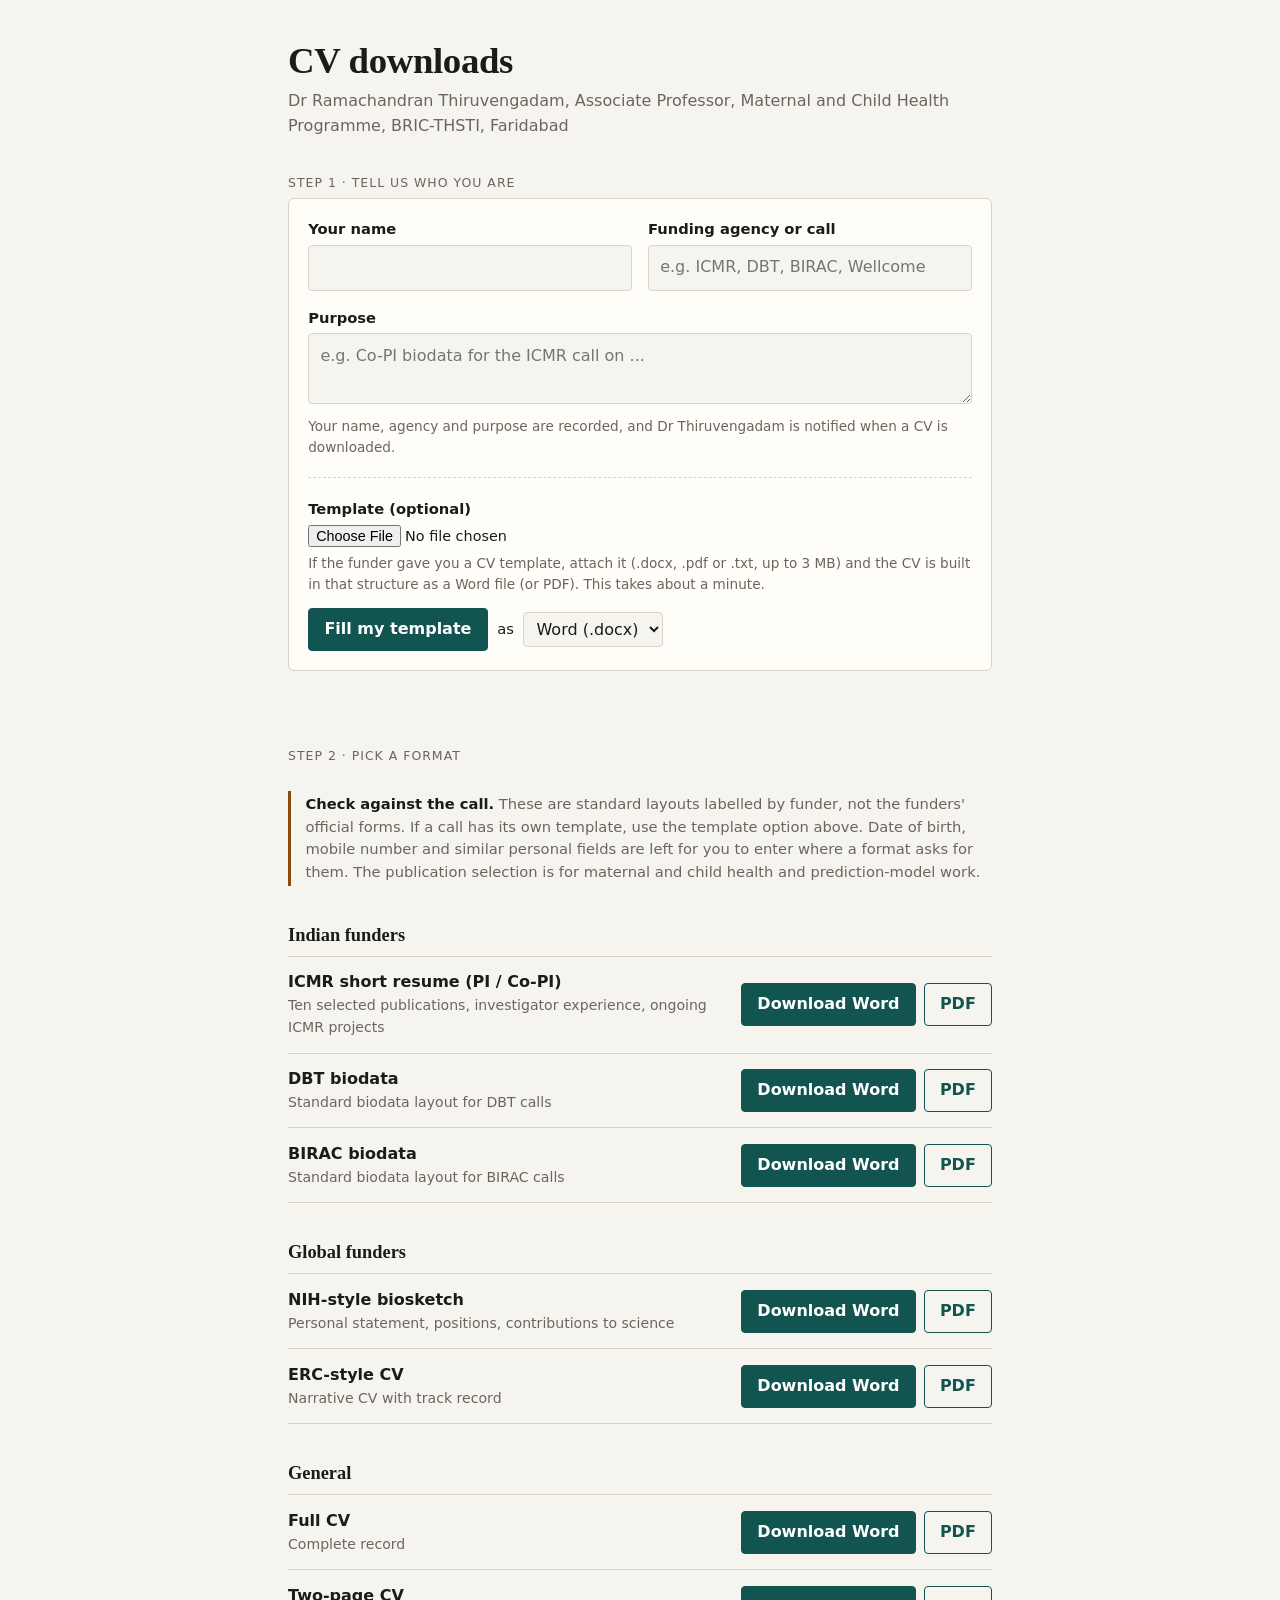
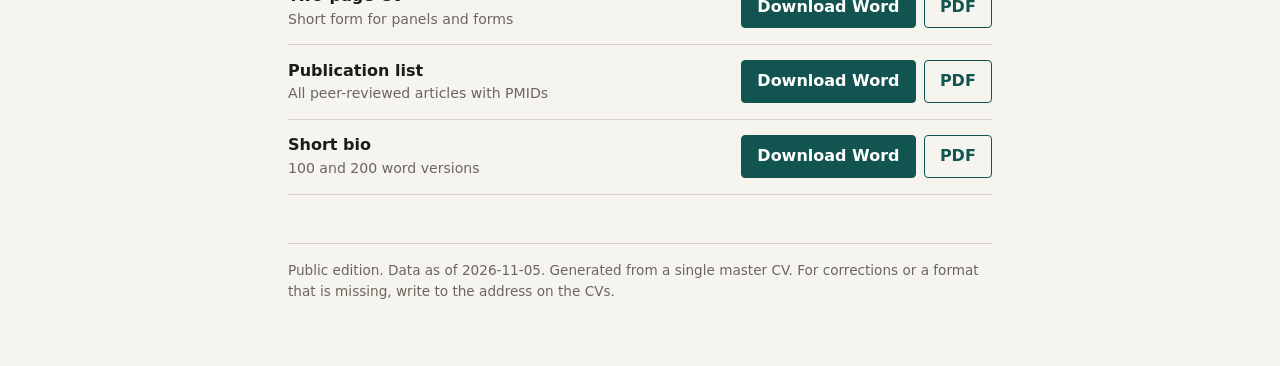
==== index.html @ 8c544ff0 "Add files via upload" ====
<!doctype html>
<html lang="en">
<head>
<meta charset="utf-8">
<meta name="viewport" content="width=device-width, initial-scale=1">
<title>CV downloads: Ramachandran Thiruvengadam</title>
<meta name="description" content="Download Dr Ramachandran Thiruvengadam's CV in funder and standard formats as Word files, or upload a template to have it filled.">
<style>
:root{
  --bg:#f6f4ef; --panel:#fffdf8; --ink:#1c1b19; --muted:#6a665e; --rule:#d9d4c8; --accent:#12544f; --accent-ink:#fff; --warn:#8a4b0f; --err:#a1261b;
}
@media (prefers-color-scheme: dark){
  :root:not([data-theme="light"]){ --bg:#151513; --panel:#1c1c19; --ink:#ecebe6; --muted:#a09c92; --rule:#33322d; --accent:#6cc4bb; --accent-ink:#0b1f1d; --warn:#e0a35c; --err:#ff8c80; }
}
:root[data-theme="dark"]{ --bg:#151513; --panel:#1c1c19; --ink:#ecebe6; --muted:#a09c92; --rule:#33322d; --accent:#6cc4bb; --accent-ink:#0b1f1d; --warn:#e0a35c; --err:#ff8c80; }
*{box-sizing:border-box}
html{-webkit-text-size-adjust:100%}
body{margin:0;background:var(--bg);color:var(--ink);font:16px/1.55 system-ui,-apple-system,"Segoe UI",Roboto,sans-serif}
main{max-width:46rem;margin:0 auto;padding:2.5rem 16px 4rem}
h1{font:600 clamp(1.7rem,5vw,2.3rem)/1.15 Georgia,"Times New Roman",serif;margin:0 0 .4rem;letter-spacing:-.01em}
h2{font:600 1.15rem/1.3 Georgia,"Times New Roman",serif;margin:2.4rem 0 .2rem}
.sub{color:var(--muted);margin:0 0 1.6rem}
.step{font-size:.78rem;letter-spacing:.08em;text-transform:uppercase;color:var(--muted);margin:2.2rem 0 .3rem}
form{background:var(--panel);border:1px solid var(--rule);border-radius:6px;padding:1.2rem}
label{display:block;font-weight:600;font-size:.92rem;margin:0 0 .25rem}
.field{margin:0 0 1rem}
.field:last-child{margin-bottom:0}
input[type=text],textarea{width:100%;font:inherit;color:inherit;background:var(--bg);border:1px solid var(--rule);border-radius:4px;padding:.6rem .7rem}
input[type=text]:focus,textarea:focus,button:focus-visible,input[type=file]:focus-visible{outline:2px solid var(--accent);outline-offset:2px}
textarea{min-height:4.2rem;resize:vertical}
.hint{font-size:.85rem;color:var(--muted);margin:.25rem 0 0}
input[type=file]{width:100%;font:inherit;font-size:.9rem}
.row{display:grid;gap:1rem}
@media(min-width:36rem){.row{grid-template-columns:1fr 1fr}}
ul.formats{list-style:none;margin:.5rem 0 0;padding:0;border-top:1px solid var(--rule)}
.formats li{display:flex;gap:1rem;align-items:center;justify-content:space-between;padding:.85rem 0;border-bottom:1px solid var(--rule)}
.formats .t{font-weight:600}
.formats .d{font-size:.88rem;color:var(--muted)}
.acts{display:flex;gap:.5rem;flex-shrink:0}
select{font:inherit;color:inherit;background:var(--bg);border:1px solid var(--rule);border-radius:4px;padding:.4rem .5rem}
button{font:inherit;font-weight:600;cursor:pointer;border-radius:4px;border:1px solid var(--accent);background:var(--accent);color:var(--accent-ink);padding:.5rem .95rem;white-space:nowrap}
button.ghost{background:transparent;color:var(--accent)}
button:disabled{opacity:.55;cursor:wait}
#status{min-height:1.5rem;margin:1rem 0 0;font-size:.95rem}
#status.err{color:var(--err)} #status.ok{color:var(--accent)}
.note{border-left:3px solid var(--warn);padding:.1rem 0 .1rem .9rem;margin:1.6rem 0;color:var(--muted);font-size:.92rem}
.note b{color:var(--ink)}
footer{margin-top:3rem;padding-top:1rem;border-top:1px solid var(--rule);font-size:.85rem;color:var(--muted)}
.tpl{margin-top:1.2rem;padding-top:1.2rem;border-top:1px dashed var(--rule)}
@media(max-width:30rem){.formats li{flex-direction:column;align-items:stretch}.acts{width:100%}.acts button{flex:1}}
</style>
</head>
<body>
<main>
  <h1>CV downloads</h1>
  <p class="sub">Dr Ramachandran Thiruvengadam, Associate Professor, Maternal and Child Health Programme, BRIC-THSTI, Faridabad</p>

  <p class="step">Step 1 · Tell us who you are</p>
  <form id="gate" novalidate>
    <div class="row">
      <div class="field"><label for="name">Your name</label><input id="name" type="text" autocomplete="name" maxlength="120" required></div>
      <div class="field"><label for="agency">Funding agency or call</label><input id="agency" type="text" maxlength="160" placeholder="e.g. ICMR, DBT, BIRAC, Wellcome" required></div>
    </div>
    <div class="field"><label for="purpose">Purpose</label><textarea id="purpose" maxlength="400" placeholder="e.g. Co-PI biodata for the ICMR call on ..." required></textarea>
      <p class="hint">Your name, agency and purpose are recorded, and Dr Thiruvengadam is notified when a CV is downloaded.</p></div>
    <div class="field tpl">
      <label for="tpl">Template (optional)</label>
      <input id="tpl" type="file" accept=".docx,.pdf,.txt,.md">
      <p class="hint">If the funder gave you a CV template, attach it (.docx, .pdf or .txt, up to 3 MB) and the CV is built in that structure as a Word file (or PDF). This takes about a minute.</p>
      <p style="margin:.8rem 0 0;display:flex;gap:.6rem;flex-wrap:wrap;align-items:center"><button type="button" id="fill">Fill my template</button><label for="out" style="margin:0;font-weight:400">as</label><select id="out"><option value="docx">Word (.docx)</option><option value="pdf">PDF</option></select></p>
    </div>
  </form>
  <div id="status" role="status" aria-live="polite"></div>

  <p class="step">Step 2 · Pick a format</p>
  <div class="note"><b>Check against the call.</b> These are standard layouts labelled by funder, not the funders' official forms. If a call has its own template, use the template option above. Date of birth, mobile number and similar personal fields are left for you to enter where a format asks for them. The publication selection is for maternal and child health and prediction-model work.</div>

  <div id="lists"></div>

  <footer>
    <span id="ver">Public edition.</span> Generated from a single master CV. For corrections or a format that is missing, write to the address on the CVs.
  </footer>
</main>

<script>
const API = 'https://vpcfegnfzulpxcmoittm.supabase.co/functions/v1/cv-portal';
const GROUPS = [
  ['Indian funders', [
    ['ICMR_Short_Resume', 'ICMR short resume (PI / Co-PI)', 'Ten selected publications, investigator experience, ongoing ICMR projects'],
    ['DBT_Biodata', 'DBT biodata', 'Standard biodata layout for DBT calls'],
    ['BIRAC_Biodata', 'BIRAC biodata', 'Standard biodata layout for BIRAC calls']]],
  ['Global funders', [
    ['NIH_Style_Biosketch', 'NIH-style biosketch', 'Personal statement, positions, contributions to science'],
    ['ERC_Style_CV', 'ERC-style CV', 'Narrative CV with track record']]],
  ['General', [
    ['Full_CV', 'Full CV', 'Complete record'],
    ['Two_Page_CV', 'Two-page CV', 'Short form for panels and forms'],
    ['Publication_List', 'Publication list', 'All peer-reviewed articles with PMIDs'],
    ['Short_Bio', 'Short bio', '100 and 200 word versions']]]
];
const $ = (id) => document.getElementById(id);
const statusEl = $('status');
function say(msg, kind) { statusEl.textContent = msg; statusEl.className = kind || ''; }

function details() {
  const f = $('gate');
  if (!f.checkValidity()) { f.reportValidity(); say('Please complete your name, funding agency and purpose first.', 'err'); return null; }
  return { name: $('name').value.trim(), agency: $('agency').value.trim(), purpose: $('purpose').value.trim() };
}
function saveBlob(blob, filename) {
  const url = URL.createObjectURL(blob); const a = document.createElement('a');
  a.href = url; a.download = filename; document.body.appendChild(a); a.click(); a.remove();
  setTimeout(() => URL.revokeObjectURL(url), 4000);
}

async function standard(id, label, ext, btn) {
  const d = details(); if (!d) return;
  btn.disabled = true; say('Recording your request…');
  try {
    const r = await fetch(API + '/log', { method: 'POST', headers: { 'Content-Type': 'application/json' }, body: JSON.stringify({ ...d, format: id + '.' + ext }) });
    const j = await r.json().catch(() => ({}));
    if (!r.ok) throw new Error(j.error || 'Could not record the request. Please try again.');
    const a = document.createElement('a');
    a.href = (ext === 'pdf' ? 'pdf/' : 'docx/') + id + '.' + ext; a.download = 'Ramachandran_Thiruvengadam_' + id + '.' + ext;
    document.body.appendChild(a); a.click(); a.remove();
    say(label + ' (' + (ext === 'pdf' ? 'PDF' : 'Word') + ') is downloading.', 'ok');
  } catch (e) { say(e.message, 'err'); }
  finally { btn.disabled = false; }
}

async function fillTemplate() {
  const d = details(); if (!d) return;
  const file = $('tpl').files[0];
  if (!file) { say('Attach a template file first.', 'err'); return; }
  if (file.size > 3000000) { say('That file is larger than 3 MB.', 'err'); return; }
  const btn = $('fill'); btn.disabled = true; say('Building your CV in that template. This takes about a minute…');
  const fd = new FormData(); fd.append('name', d.name); fd.append('agency', d.agency); fd.append('purpose', d.purpose); fd.append('template', file, file.name); const ext = $('out').value; fd.append('output', ext);
  const ctl = new AbortController(); const t = setTimeout(() => ctl.abort(), 160000);
  try {
    const r = await fetch(API + '/fill', { method: 'POST', body: fd, signal: ctl.signal });
    if (!r.ok) { const j = await r.json().catch(() => ({})); throw new Error(j.error || 'The template could not be filled. Please try again.'); }
    const pages = r.headers.get('X-Pages');
    saveBlob(await r.blob(), 'CV_Ramachandran_Thiruvengadam_' + d.agency.replace(/[^A-Za-z0-9]+/g, '_').slice(0, 30) + '.' + ext);
    say('Done' + (pages ? ' (' + pages + ' pages)' : '') + '. Check it against the template: the layout follows its structure, not its exact design, and fields marked "To be confirmed" need your input.', 'ok');
  } catch (e) { say(e.name === 'AbortError' ? 'That took too long. Please try a shorter template.' : e.message, 'err'); }
  finally { clearTimeout(t); btn.disabled = false; }
}

const host = $('lists');
for (const [g, items] of GROUPS) {
  const h = document.createElement('h2'); h.textContent = g; host.appendChild(h);
  const ul = document.createElement('ul'); ul.className = 'formats';
  for (const [id, title, desc] of items) {
    const li = document.createElement('li');
    const box = document.createElement('div');
    const t = document.createElement('div'); t.className = 't'; t.textContent = title;
    const dd = document.createElement('div'); dd.className = 'd'; dd.textContent = desc;
    box.append(t, dd);
    const acts = document.createElement('div'); acts.className = 'acts';
    const b = document.createElement('button'); b.type = 'button'; b.textContent = 'Download Word';
    b.setAttribute('aria-label', 'Download ' + title + ' as Word file');
    b.addEventListener('click', () => standard(id, title, 'docx', b));
    const p = document.createElement('button'); p.type = 'button'; p.className = 'ghost'; p.textContent = 'PDF';
    p.setAttribute('aria-label', 'Download ' + title + ' as PDF');
    p.addEventListener('click', () => standard(id, title, 'pdf', p));
    acts.append(b, p);
    li.append(box, acts); ul.appendChild(li);
  }
  host.appendChild(ul);
}
$('fill').addEventListener('click', fillTemplate);
fetch('cv_data.json').then(r => r.json()).then(d => { if (d.DATA_VERSION) $('ver').textContent = 'Public edition. Data as of ' + String(d.DATA_VERSION).split(' (')[0] + '.'; }).catch(() => {});
</script>
</body>
</html>
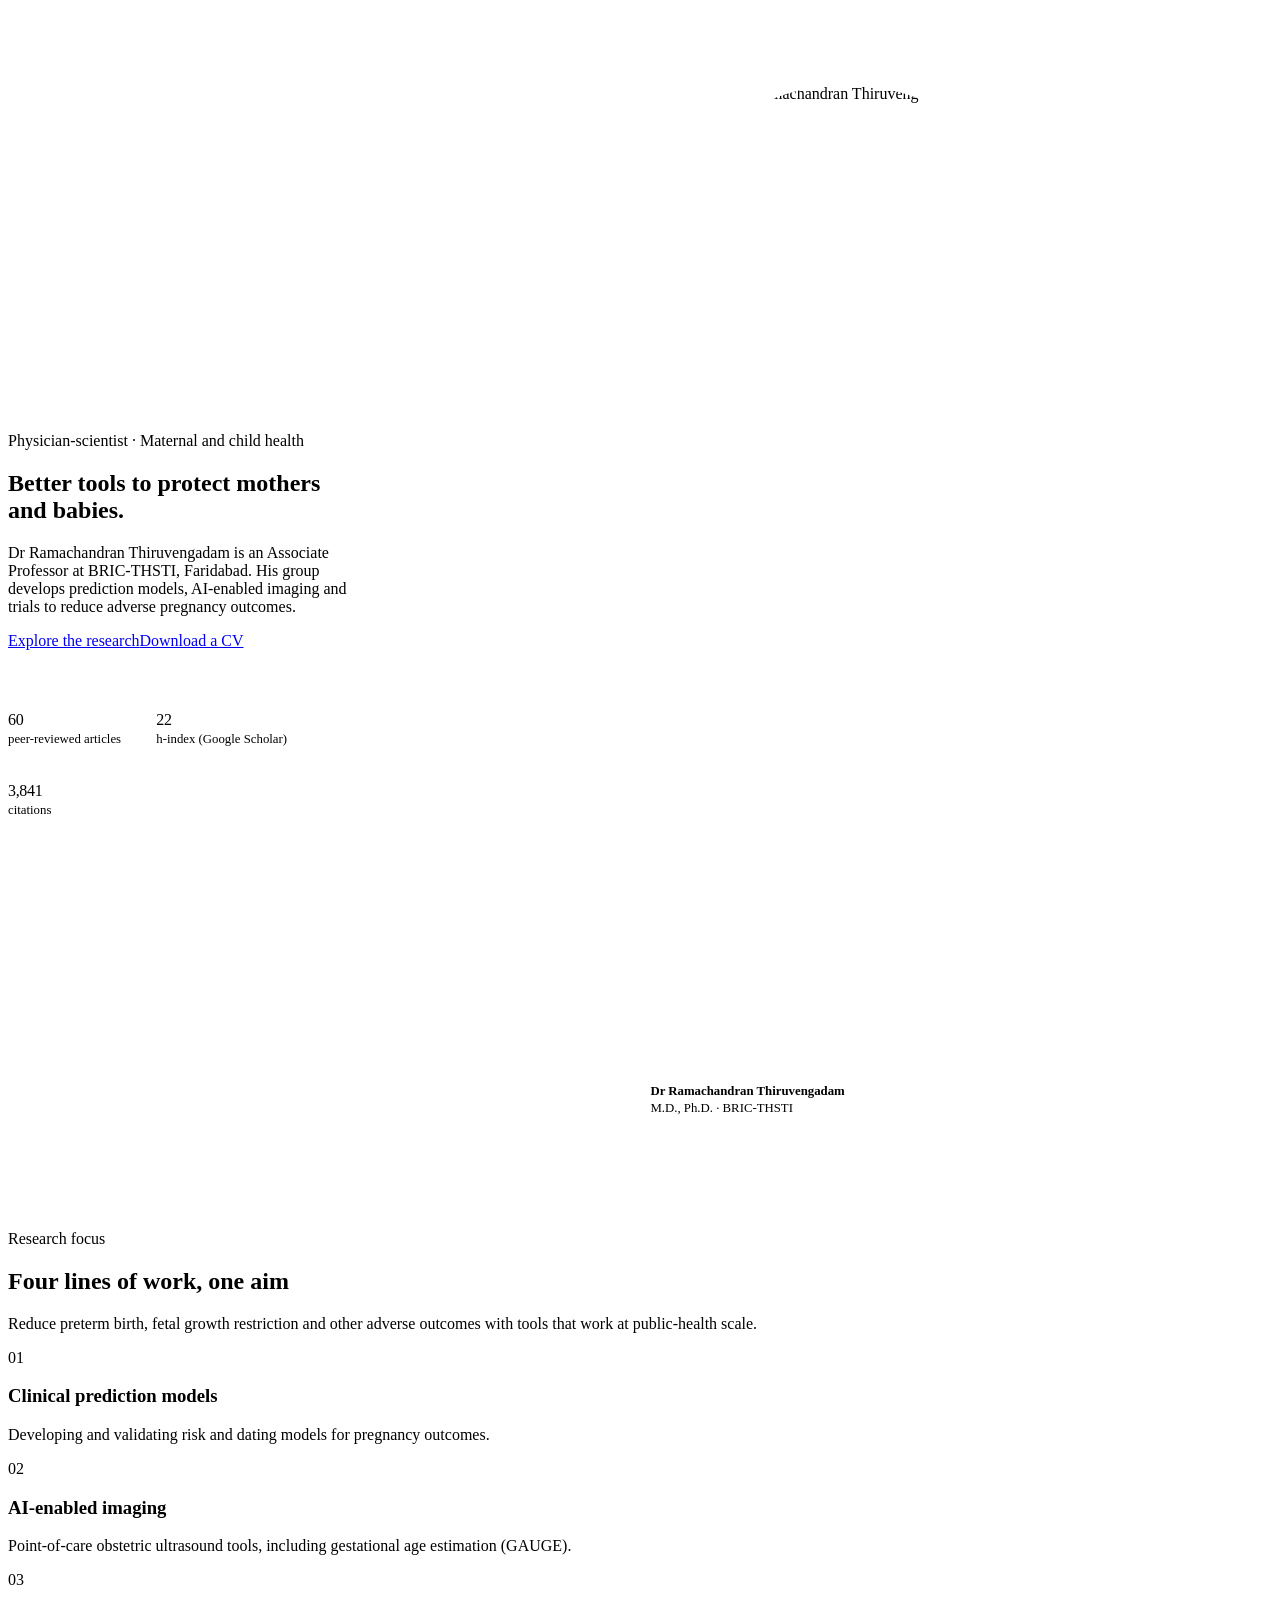
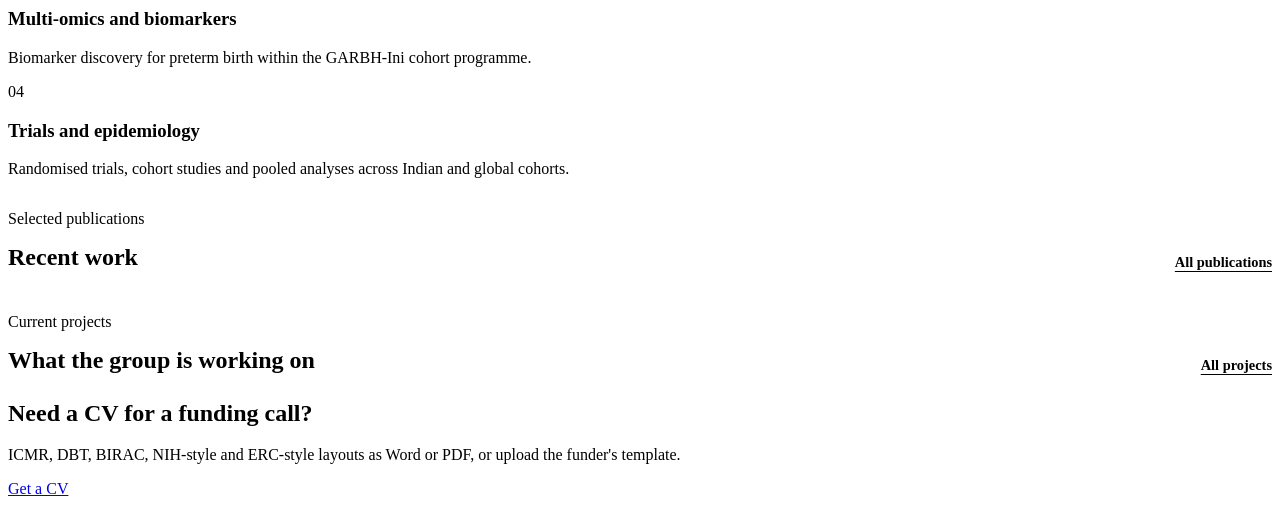
==== commit 40336112: "Add files via upload" ====
--- a/index.html
+++ b/index.html
@@ -1,175 +1,83 @@
 <!doctype html>
-<html lang="en">
-<head>
+<html lang="en"><head>
+<title>Ramachandran Thiruvengadam | Maternal and child health research</title>
+<meta name="description" content="Dr Ramachandran Thiruvengadam: physician-scientist and Associate Professor at BRIC-THSTI working on prediction models, AI-enabled imaging and trials to reduce adverse pregnancy outcomes.">
+<meta property="og:title" content="Ramachandran Thiruvengadam"><meta property="og:image" content="img/portrait.jpg">
 <meta charset="utf-8">
 <meta name="viewport" content="width=device-width, initial-scale=1">
-<title>CV downloads: Ramachandran Thiruvengadam</title>
-<meta name="description" content="Download Dr Ramachandran Thiruvengadam's CV in funder and standard formats as Word files, or upload a template to have it filled.">
+<link rel="preconnect" href="https://fonts.googleapis.com">
+<link rel="preconnect" href="https://fonts.gstatic.com" crossorigin>
+<link href="https://fonts.googleapis.com/css2?family=Fraunces:opsz,wght@9..144,400;9..144,500;9..144,600&family=Manrope:wght@400;500;600;700&display=swap" rel="stylesheet">
+<link rel="stylesheet" href="assets/site.css">
 <style>
-:root{
-  --bg:#f6f4ef; --panel:#fffdf8; --ink:#1c1b19; --muted:#6a665e; --rule:#d9d4c8; --accent:#12544f; --accent-ink:#fff; --warn:#8a4b0f; --err:#a1261b;
-}
-@media (prefers-color-scheme: dark){
-  :root:not([data-theme="light"]){ --bg:#151513; --panel:#1c1c19; --ink:#ecebe6; --muted:#a09c92; --rule:#33322d; --accent:#6cc4bb; --accent-ink:#0b1f1d; --warn:#e0a35c; --err:#ff8c80; }
-}
-:root[data-theme="dark"]{ --bg:#151513; --panel:#1c1c19; --ink:#ecebe6; --muted:#a09c92; --rule:#33322d; --accent:#6cc4bb; --accent-ink:#0b1f1d; --warn:#e0a35c; --err:#ff8c80; }
-*{box-sizing:border-box}
-html{-webkit-text-size-adjust:100%}
-body{margin:0;background:var(--bg);color:var(--ink);font:16px/1.55 system-ui,-apple-system,"Segoe UI",Roboto,sans-serif}
-main{max-width:46rem;margin:0 auto;padding:2.5rem 16px 4rem}
-h1{font:600 clamp(1.7rem,5vw,2.3rem)/1.15 Georgia,"Times New Roman",serif;margin:0 0 .4rem;letter-spacing:-.01em}
-h2{font:600 1.15rem/1.3 Georgia,"Times New Roman",serif;margin:2.4rem 0 .2rem}
-.sub{color:var(--muted);margin:0 0 1.6rem}
-.step{font-size:.78rem;letter-spacing:.08em;text-transform:uppercase;color:var(--muted);margin:2.2rem 0 .3rem}
-form{background:var(--panel);border:1px solid var(--rule);border-radius:6px;padding:1.2rem}
-label{display:block;font-weight:600;font-size:.92rem;margin:0 0 .25rem}
-.field{margin:0 0 1rem}
-.field:last-child{margin-bottom:0}
-input[type=text],textarea{width:100%;font:inherit;color:inherit;background:var(--bg);border:1px solid var(--rule);border-radius:4px;padding:.6rem .7rem}
-input[type=text]:focus,textarea:focus,button:focus-visible,input[type=file]:focus-visible{outline:2px solid var(--accent);outline-offset:2px}
-textarea{min-height:4.2rem;resize:vertical}
-.hint{font-size:.85rem;color:var(--muted);margin:.25rem 0 0}
-input[type=file]{width:100%;font:inherit;font-size:.9rem}
-.row{display:grid;gap:1rem}
-@media(min-width:36rem){.row{grid-template-columns:1fr 1fr}}
-ul.formats{list-style:none;margin:.5rem 0 0;padding:0;border-top:1px solid var(--rule)}
-.formats li{display:flex;gap:1rem;align-items:center;justify-content:space-between;padding:.85rem 0;border-bottom:1px solid var(--rule)}
-.formats .t{font-weight:600}
-.formats .d{font-size:.88rem;color:var(--muted)}
-.acts{display:flex;gap:.5rem;flex-shrink:0}
-select{font:inherit;color:inherit;background:var(--bg);border:1px solid var(--rule);border-radius:4px;padding:.4rem .5rem}
-button{font:inherit;font-weight:600;cursor:pointer;border-radius:4px;border:1px solid var(--accent);background:var(--accent);color:var(--accent-ink);padding:.5rem .95rem;white-space:nowrap}
-button.ghost{background:transparent;color:var(--accent)}
-button:disabled{opacity:.55;cursor:wait}
-#status{min-height:1.5rem;margin:1rem 0 0;font-size:.95rem}
-#status.err{color:var(--err)} #status.ok{color:var(--accent)}
-.note{border-left:3px solid var(--warn);padding:.1rem 0 .1rem .9rem;margin:1.6rem 0;color:var(--muted);font-size:.92rem}
-.note b{color:var(--ink)}
-footer{margin-top:3rem;padding-top:1rem;border-top:1px solid var(--rule);font-size:.85rem;color:var(--muted)}
-.tpl{margin-top:1.2rem;padding-top:1.2rem;border-top:1px dashed var(--rule)}
-@media(max-width:30rem){.formats li{flex-direction:column;align-items:stretch}.acts{width:100%}.acts button{flex:1}}
-</style>
-</head>
-<body>
-<main>
-  <h1>CV downloads</h1>
-  <p class="sub">Dr Ramachandran Thiruvengadam, Associate Professor, Maternal and Child Health Programme, BRIC-THSTI, Faridabad</p>
+.hero{padding:clamp(2.2rem,6vw,5rem) 0 clamp(2.4rem,5vw,4.4rem)}
+.hero .wrap{display:grid;gap:2.4rem;align-items:center}
+@media(min-width:56rem){.hero .wrap{grid-template-columns:1.15fr .85fr;gap:4rem}}
+.stats{display:flex;gap:2.2rem;flex-wrap:wrap;margin:2.4rem 0 0;padding-top:1.4rem;border-top:1px solid var(--rule)}
+.stat b{display:block;font:500 1.9rem/1 var(--serif);letter-spacing:-.02em}.stat span{font-size:.8rem;color:var(--muted)}
+.portrait{position:relative;justify-self:center;width:min(100%,25rem);margin:0}
+.portrait img{display:block;width:100%;aspect-ratio:4/5;object-fit:cover;object-position:50% 22%;border-radius:200px 200px 22px 22px;box-shadow:var(--shadow)}
+.portrait::before{content:"";position:absolute;inset:14px -14px -14px 14px;border:1.5px solid var(--accent);border-radius:200px 200px 22px 22px;opacity:.35;z-index:-1}
+.tag{position:absolute;left:-10px;bottom:22px;background:var(--surface);border:1px solid var(--rule);box-shadow:var(--shadow);border-radius:14px;padding:.65rem .9rem;font-size:.8rem;line-height:1.35;max-width:14rem}.tag b{display:block}
+@media(max-width:34rem){.tag{left:6px}}
+.proj{display:flex;gap:1rem;justify-content:space-between;align-items:flex-start;padding:1rem 0;border-bottom:1px solid var(--rule)}
+.proj:first-child{border-top:1px solid var(--rule)}.proj .s{color:var(--muted);font-size:.88rem}
+.head2{display:flex;justify-content:space-between;align-items:end;gap:1rem;flex-wrap:wrap;margin-bottom:1.6rem}.head2 h2{margin:0}
+.more{font-weight:700;font-size:.9rem;color:var(--accent);text-underline-offset:4px}
+</style></head>
+<body><header id="hdr"></header>
+<main id="main">
+<section class="hero"><div class="wrap">
+  <div>
+    <p class="eyebrow" data-t="hero_eyebrow">Physician-scientist · Maternal and child health</p>
+    <h1 data-t="hero_title">Better tools to protect mothers and babies.</h1>
+    <p class="lede" data-t="hero_lede">Dr Ramachandran Thiruvengadam is an Associate Professor at BRIC-THSTI, Faridabad. His group develops prediction models, AI-enabled imaging and trials to reduce adverse pregnancy outcomes.</p>
+    <div class="btns"><a class="btn" href="research.html">Explore the research</a><a class="btn ghost" href="cv.html">Download a CV</a></div>
+    <div class="stats" aria-label="Publication metrics">
+      <div class="stat"><b id="s-pubs">60</b><span>peer-reviewed articles</span></div>
+      <div class="stat"><b id="s-h">22</b><span>h-index (Google Scholar)</span></div>
+      <div class="stat"><b id="s-c">3,841</b><span>citations</span></div>
+    </div>
+  </div>
+  <figure class="portrait"><img src="img/portrait.jpg" alt="Portrait of Dr Ramachandran Thiruvengadam" width="900" height="1065" fetchpriority="high"><figcaption class="tag"><b>Dr Ramachandran Thiruvengadam</b><span data-t="hero_tag">M.D., Ph.D. · BRIC-THSTI</span></figcaption></figure>
+</div></section>
 
-  <p class="step">Step 1 · Tell us who you are</p>
-  <form id="gate" novalidate>
-    <div class="row">
-      <div class="field"><label for="name">Your name</label><input id="name" type="text" autocomplete="name" maxlength="120" required></div>
-      <div class="field"><label for="agency">Funding agency or call</label><input id="agency" type="text" maxlength="160" placeholder="e.g. ICMR, DBT, BIRAC, Wellcome" required></div>
-    </div>
-    <div class="field"><label for="purpose">Purpose</label><textarea id="purpose" maxlength="400" placeholder="e.g. Co-PI biodata for the ICMR call on ..." required></textarea>
-      <p class="hint">Your name, agency and purpose are recorded, and Dr Thiruvengadam is notified when a CV is downloaded.</p></div>
-    <div class="field tpl">
-      <label for="tpl">Template (optional)</label>
-      <input id="tpl" type="file" accept=".docx,.pdf,.txt,.md">
-      <p class="hint">If the funder gave you a CV template, attach it (.docx, .pdf or .txt, up to 3 MB) and the CV is built in that structure as a Word file (or PDF). This takes about a minute.</p>
-      <p style="margin:.8rem 0 0;display:flex;gap:.6rem;flex-wrap:wrap;align-items:center"><button type="button" id="fill">Fill my template</button><label for="out" style="margin:0;font-weight:400">as</label><select id="out"><option value="docx">Word (.docx)</option><option value="pdf">PDF</option></select></p>
-    </div>
-  </form>
-  <div id="status" role="status" aria-live="polite"></div>
+<section class="alt"><div class="wrap">
+  <p class="eyebrow">Research focus</p><h2 data-t="focus_title">Four lines of work, one aim</h2>
+  <p class="sec-sub" data-t="focus_sub">Reduce preterm birth, fetal growth restriction and other adverse outcomes with tools that work at public-health scale.</p>
+  <div class="grid g4" id="themes">
+    <div class="theme"><span class="ix">01</span><h3>Clinical prediction models</h3><p>Developing and validating risk and dating models for pregnancy outcomes.</p></div>
+    <div class="theme"><span class="ix">02</span><h3>AI-enabled imaging</h3><p>Point-of-care obstetric ultrasound tools, including gestational age estimation (GAUGE).</p></div>
+    <div class="theme"><span class="ix">03</span><h3>Multi-omics and biomarkers</h3><p>Biomarker discovery for preterm birth within the GARBH-Ini cohort programme.</p></div>
+    <div class="theme"><span class="ix">04</span><h3>Trials and epidemiology</h3><p>Randomised trials, cohort studies and pooled analyses across Indian and global cohorts.</p></div>
+  </div>
+</div></section>
 
-  <p class="step">Step 2 · Pick a format</p>
-  <div class="note"><b>Check against the call.</b> These are standard layouts labelled by funder, not the funders' official forms. If a call has its own template, use the template option above. Date of birth, mobile number and similar personal fields are left for you to enter where a format asks for them. The publication selection is for maternal and child health and prediction-model work.</div>
+<section><div class="wrap">
+  <div class="head2"><div><p class="eyebrow">Selected publications</p><h2>Recent work</h2></div><a class="more" href="publications.html">All publications</a></div>
+  <div id="pubs"></div>
+</div></section>
 
-  <div id="lists"></div>
+<section class="alt"><div class="wrap">
+  <div class="head2"><div><p class="eyebrow">Current projects</p><h2>What the group is working on</h2></div><a class="more" href="research.html#projects">All projects</a></div>
+  <div id="proj"></div>
+</div></section>
 
-  <footer>
-    <span id="ver">Public edition.</span> Generated from a single master CV. For corrections or a format that is missing, write to the address on the CVs.
-  </footer>
+<section><div class="wrap"><div class="band">
+  <div><h2 data-t="band_title">Need a CV for a funding call?</h2><p data-t="band_text">ICMR, DBT, BIRAC, NIH-style and ERC-style layouts as Word or PDF, or upload the funder's template.</p></div>
+  <a class="btn" href="cv.html">Get a CV</a>
+</div></div></section>
 </main>
-
+<footer id="ftr"></footer>
+<script src="assets/site.js"></script>
 <script>
-const API = 'https://vpcfegnfzulpxcmoittm.supabase.co/functions/v1/cv-portal';
-const GROUPS = [
-  ['Indian funders', [
-    ['ICMR_Short_Resume', 'ICMR short resume (PI / Co-PI)', 'Ten selected publications, investigator experience, ongoing ICMR projects'],
-    ['DBT_Biodata', 'DBT biodata', 'Standard biodata layout for DBT calls'],
-    ['BIRAC_Biodata', 'BIRAC biodata', 'Standard biodata layout for BIRAC calls']]],
-  ['Global funders', [
-    ['NIH_Style_Biosketch', 'NIH-style biosketch', 'Personal statement, positions, contributions to science'],
-    ['ERC_Style_CV', 'ERC-style CV', 'Narrative CV with track record']]],
-  ['General', [
-    ['Full_CV', 'Full CV', 'Complete record'],
-    ['Two_Page_CV', 'Two-page CV', 'Short form for panels and forms'],
-    ['Publication_List', 'Publication list', 'All peer-reviewed articles with PMIDs'],
-    ['Short_Bio', 'Short bio', '100 and 200 word versions']]]
-];
-const $ = (id) => document.getElementById(id);
-const statusEl = $('status');
-function say(msg, kind) { statusEl.textContent = msg; statusEl.className = kind || ''; }
-
-function details() {
-  const f = $('gate');
-  if (!f.checkValidity()) { f.reportValidity(); say('Please complete your name, funding agency and purpose first.', 'err'); return null; }
-  return { name: $('name').value.trim(), agency: $('agency').value.trim(), purpose: $('purpose').value.trim() };
-}
-function saveBlob(blob, filename) {
-  const url = URL.createObjectURL(blob); const a = document.createElement('a');
-  a.href = url; a.download = filename; document.body.appendChild(a); a.click(); a.remove();
-  setTimeout(() => URL.revokeObjectURL(url), 4000);
-}
-
-async function standard(id, label, ext, btn) {
-  const d = details(); if (!d) return;
-  btn.disabled = true; say('Recording your request…');
-  try {
-    const r = await fetch(API + '/log', { method: 'POST', headers: { 'Content-Type': 'application/json' }, body: JSON.stringify({ ...d, format: id + '.' + ext }) });
-    const j = await r.json().catch(() => ({}));
-    if (!r.ok) throw new Error(j.error || 'Could not record the request. Please try again.');
-    const a = document.createElement('a');
-    a.href = (ext === 'pdf' ? 'pdf/' : 'docx/') + id + '.' + ext; a.download = 'Ramachandran_Thiruvengadam_' + id + '.' + ext;
-    document.body.appendChild(a); a.click(); a.remove();
-    say(label + ' (' + (ext === 'pdf' ? 'PDF' : 'Word') + ') is downloading.', 'ok');
-  } catch (e) { say(e.message, 'err'); }
-  finally { btn.disabled = false; }
-}
-
-async function fillTemplate() {
-  const d = details(); if (!d) return;
-  const file = $('tpl').files[0];
-  if (!file) { say('Attach a template file first.', 'err'); return; }
-  if (file.size > 3000000) { say('That file is larger than 3 MB.', 'err'); return; }
-  const btn = $('fill'); btn.disabled = true; say('Building your CV in that template. This takes about a minute…');
-  const fd = new FormData(); fd.append('name', d.name); fd.append('agency', d.agency); fd.append('purpose', d.purpose); fd.append('template', file, file.name); const ext = $('out').value; fd.append('output', ext);
-  const ctl = new AbortController(); const t = setTimeout(() => ctl.abort(), 160000);
-  try {
-    const r = await fetch(API + '/fill', { method: 'POST', body: fd, signal: ctl.signal });
-    if (!r.ok) { const j = await r.json().catch(() => ({})); throw new Error(j.error || 'The template could not be filled. Please try again.'); }
-    const pages = r.headers.get('X-Pages');
-    saveBlob(await r.blob(), 'CV_Ramachandran_Thiruvengadam_' + d.agency.replace(/[^A-Za-z0-9]+/g, '_').slice(0, 30) + '.' + ext);
-    say('Done' + (pages ? ' (' + pages + ' pages)' : '') + '. Check it against the template: the layout follows its structure, not its exact design, and fields marked "To be confirmed" need your input.', 'ok');
-  } catch (e) { say(e.name === 'AbortError' ? 'That took too long. Please try a shorter template.' : e.message, 'err'); }
-  finally { clearTimeout(t); btn.disabled = false; }
-}
-
-const host = $('lists');
-for (const [g, items] of GROUPS) {
-  const h = document.createElement('h2'); h.textContent = g; host.appendChild(h);
-  const ul = document.createElement('ul'); ul.className = 'formats';
-  for (const [id, title, desc] of items) {
-    const li = document.createElement('li');
-    const box = document.createElement('div');
-    const t = document.createElement('div'); t.className = 't'; t.textContent = title;
-    const dd = document.createElement('div'); dd.className = 'd'; dd.textContent = desc;
-    box.append(t, dd);
-    const acts = document.createElement('div'); acts.className = 'acts';
-    const b = document.createElement('button'); b.type = 'button'; b.textContent = 'Download Word';
-    b.setAttribute('aria-label', 'Download ' + title + ' as Word file');
-    b.addEventListener('click', () => standard(id, title, 'docx', b));
-    const p = document.createElement('button'); p.type = 'button'; p.className = 'ghost'; p.textContent = 'PDF';
-    p.setAttribute('aria-label', 'Download ' + title + ' as PDF');
-    p.addEventListener('click', () => standard(id, title, 'pdf', p));
-    acts.append(b, p);
-    li.append(box, acts); ul.appendChild(li);
-  }
-  host.appendChild(ul);
-}
-$('fill').addEventListener('click', fillTemplate);
-fetch('cv_data.json').then(r => r.json()).then(d => { if (d.DATA_VERSION) $('ver').textContent = 'Public edition. Data as of ' + String(d.DATA_VERSION).split(' (')[0] + '.'; }).catch(() => {});
-</script>
-</body>
-</html>
+CV.data().then((d) => {
+  if (!d) return;
+  document.getElementById('s-pubs').textContent = d.PUBS.length;
+  if (d.BIBLIO) { document.getElementById('s-h').textContent = String(d.BIBLIO.h_index).split(' ')[0]; document.getElementById('s-c').textContent = String(d.BIBLIO.citations).split(' ')[0]; }
+  const pick = d.PUBS.filter((p) => ['first', 'corresponding', 'last', 'second'].includes(p[7])).slice(0, 5);
+  document.getElementById('themes').innerHTML = d.SITE.themes.map((t, i) => '<div class="theme"><span class="ix">0' + (i + 1) + '</span><h3>' + CV.esc(t[0]) + '</h3><p>' + CV.esc(t[1]) + '</p></div>').join('');
+  document.getElementById('pubs').innerHTML = pick.map(CV.pubHtml).join('');
+  document.getElementById('proj').innerHTML = d.GRANTS_ONGOING.slice(0, 5).map((g) => '<div class="proj"><div><div style="font-weight:700">' + CV.esc(g[0].split(':')[0].split(' (')[0]) + '</div><div class="s">' + CV.esc(g[1]) + ' · ' + CV.esc(g[3]) + '</div></div><span class="chip">' + CV.esc(g[2].split(' (')[0]) + '</span></div>').join('');
+});
+</script></body></html>
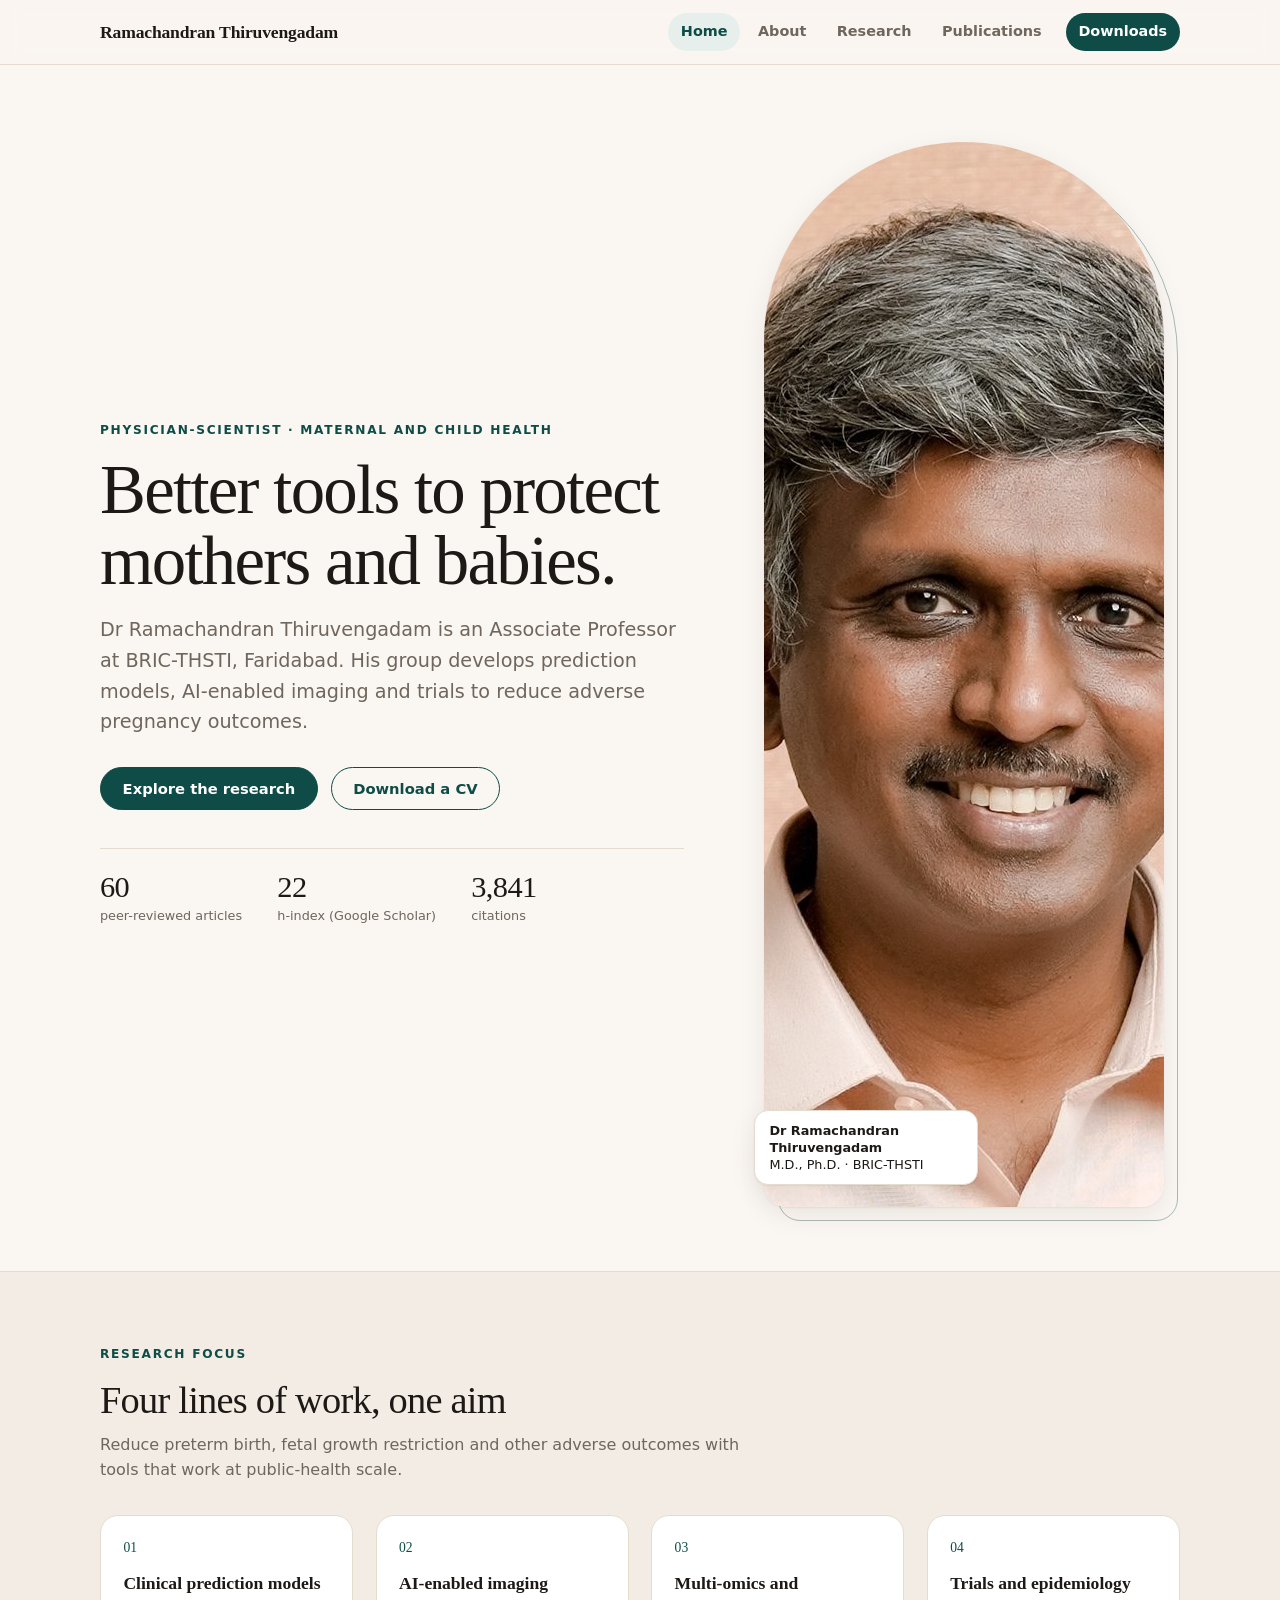
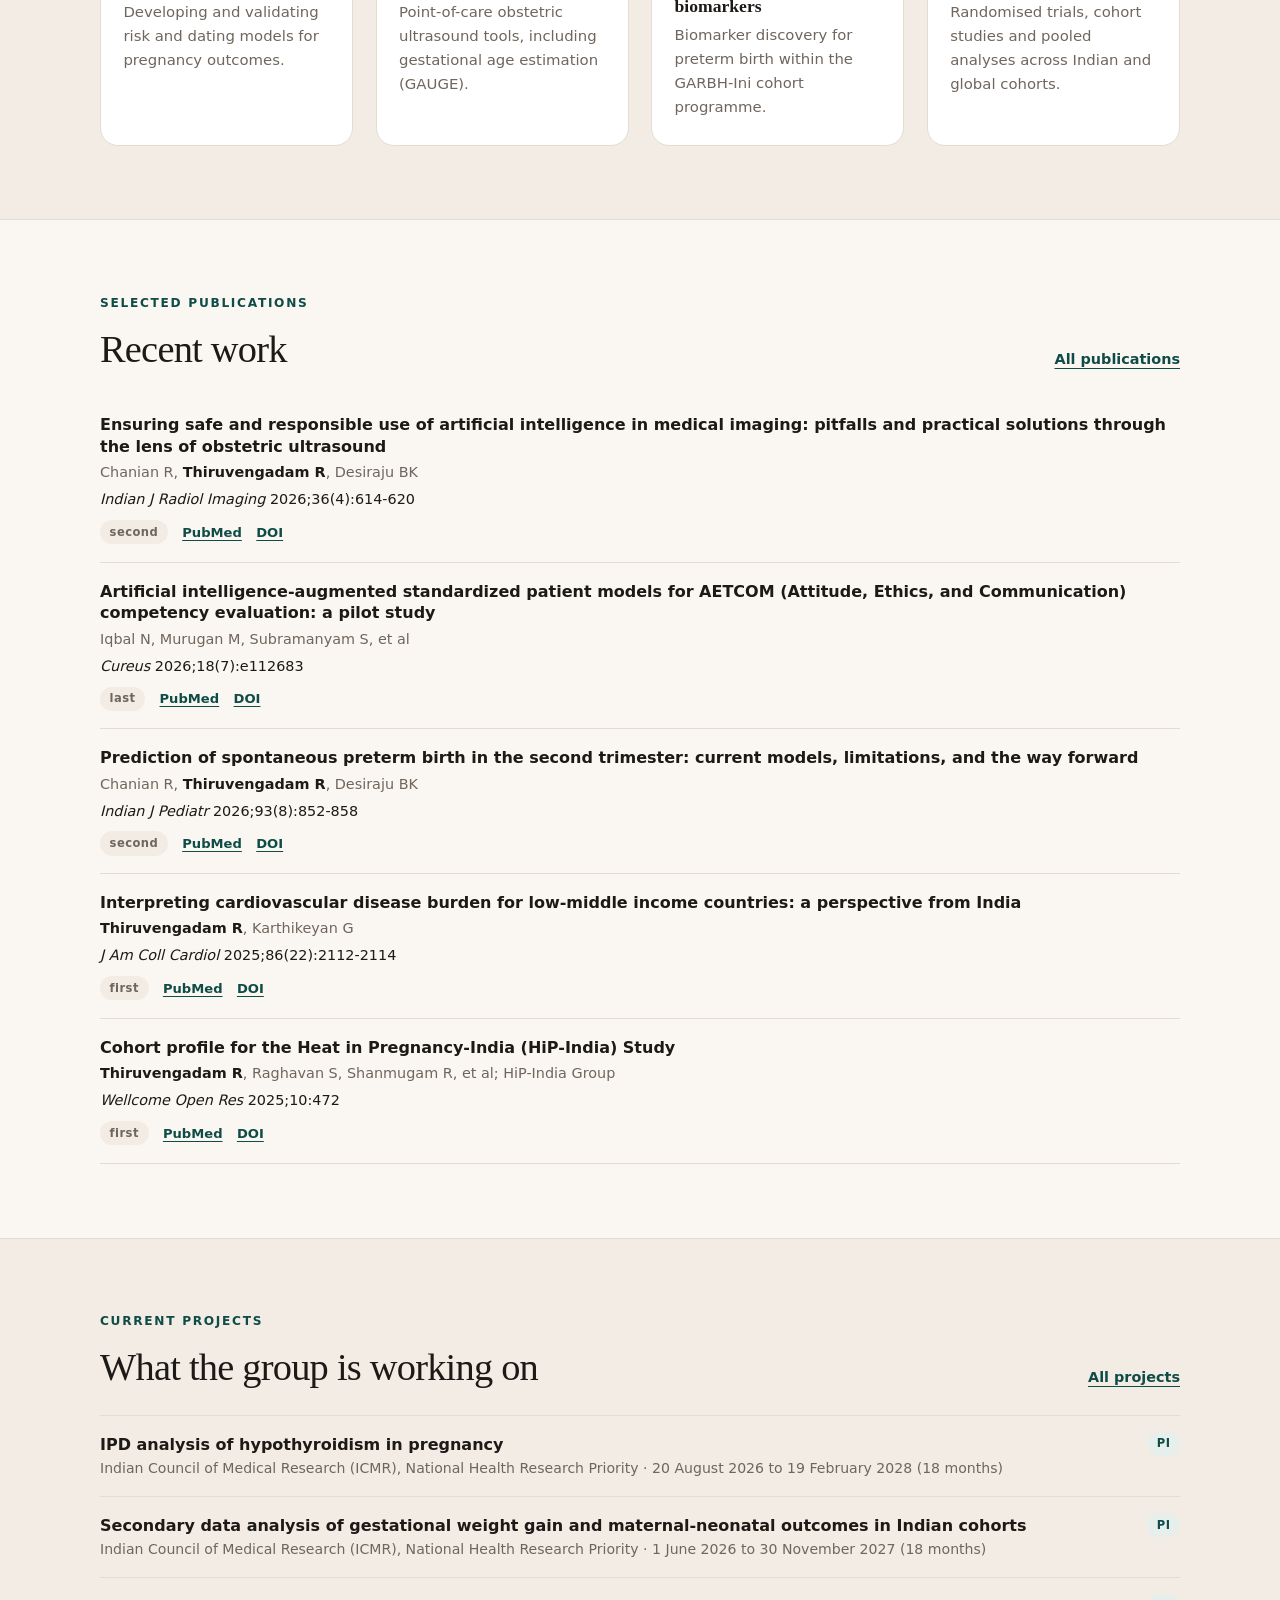
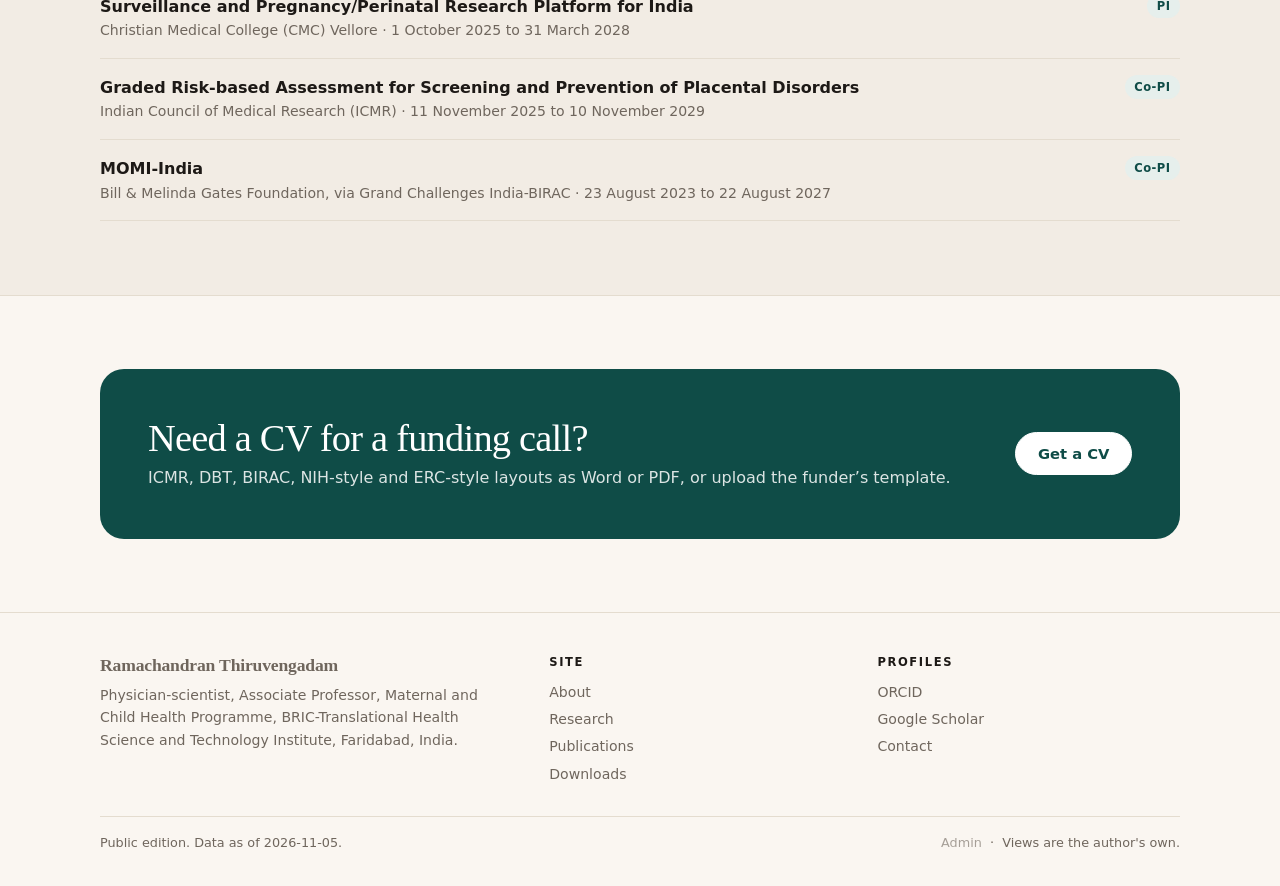
==== commit bbfed26a: "Add files via upload" ====
--- a/index.html
+++ b/index.html
@@ -2,13 +2,13 @@
 <html lang="en"><head>
 <title>Ramachandran Thiruvengadam | Maternal and child health research</title>
 <meta name="description" content="Dr Ramachandran Thiruvengadam: physician-scientist and Associate Professor at BRIC-THSTI working on prediction models, AI-enabled imaging and trials to reduce adverse pregnancy outcomes.">
-<meta property="og:title" content="Ramachandran Thiruvengadam"><meta property="og:image" content="img/portrait.jpg">
+<meta property="og:title" content="Ramachandran Thiruvengadam"><meta property="og:image" content="portrait.jpg">
 <meta charset="utf-8">
 <meta name="viewport" content="width=device-width, initial-scale=1">
 <link rel="preconnect" href="https://fonts.googleapis.com">
 <link rel="preconnect" href="https://fonts.gstatic.com" crossorigin>
 <link href="https://fonts.googleapis.com/css2?family=Fraunces:opsz,wght@9..144,400;9..144,500;9..144,600&family=Manrope:wght@400;500;600;700&display=swap" rel="stylesheet">
-<link rel="stylesheet" href="assets/site.css">
+<link rel="stylesheet" href="site.css">
 <style>
 .hero{padding:clamp(2.2rem,6vw,5rem) 0 clamp(2.4rem,5vw,4.4rem)}
 .hero .wrap{display:grid;gap:2.4rem;align-items:center}
@@ -39,7 +39,7 @@
       <div class="stat"><b id="s-c">3,841</b><span>citations</span></div>
     </div>
   </div>
-  <figure class="portrait"><img src="img/portrait.jpg" alt="Portrait of Dr Ramachandran Thiruvengadam" width="900" height="1065" fetchpriority="high"><figcaption class="tag"><b>Dr Ramachandran Thiruvengadam</b><span data-t="hero_tag">M.D., Ph.D. · BRIC-THSTI</span></figcaption></figure>
+  <figure class="portrait"><img src="portrait.jpg" alt="Portrait of Dr Ramachandran Thiruvengadam" width="900" height="1065" fetchpriority="high"><figcaption class="tag"><b>Dr Ramachandran Thiruvengadam</b><span data-t="hero_tag">M.D., Ph.D. · BRIC-THSTI</span></figcaption></figure>
 </div></section>
 
 <section class="alt"><div class="wrap">
@@ -69,7 +69,7 @@
 </div></div></section>
 </main>
 <footer id="ftr"></footer>
-<script src="assets/site.js"></script>
+<script src="site.js"></script>
 <script>
 CV.data().then((d) => {
   if (!d) return;
--- a/site.css
+++ b/site.css
@@ -0,0 +1,88 @@
+:root{
+  --bg:#faf6f1; --surface:#fff; --sunk:#f2ece4; --ink:#1d1916; --muted:#6f665d; --rule:#e4dccf;
+  --accent:#0f4c47; --accent-2:#0b3a36; --accent-ink:#fff; --tint:#e6efec; --warn:#8a4b0f; --err:#a3281d;
+  --shadow:0 1px 2px rgba(40,28,15,.06),0 8px 28px rgba(40,28,15,.07);
+  --serif:'Fraunces',Georgia,'Times New Roman',serif; --sans:'Manrope',system-ui,-apple-system,'Segoe UI',Roboto,sans-serif;
+}
+@media (prefers-color-scheme: dark){:root:not([data-theme="light"]){--bg:#14110f;--surface:#1c1815;--sunk:#1a1613;--ink:#f1ebe3;--muted:#a69c90;--rule:#342d27;--accent:#7ccfc5;--accent-2:#a5e0d8;--accent-ink:#0a1f1c;--tint:#17302d;--warn:#e3a862;--err:#ff8f84;--shadow:0 1px 2px rgba(0,0,0,.4),0 10px 30px rgba(0,0,0,.35)}}
+:root[data-theme="dark"]{--bg:#14110f;--surface:#1c1815;--sunk:#1a1613;--ink:#f1ebe3;--muted:#a69c90;--rule:#342d27;--accent:#7ccfc5;--accent-2:#a5e0d8;--accent-ink:#0a1f1c;--tint:#17302d;--warn:#e3a862;--err:#ff8f84;--shadow:0 1px 2px rgba(0,0,0,.4),0 10px 30px rgba(0,0,0,.35)}
+*{box-sizing:border-box}html{scroll-behavior:smooth;-webkit-text-size-adjust:100%}
+@media (prefers-reduced-motion:reduce){html{scroll-behavior:auto}*{transition:none!important;animation:none!important}}
+body{margin:0;background:var(--bg);color:var(--ink);font:16px/1.6 var(--sans);-webkit-font-smoothing:antialiased}
+a{color:inherit}img{max-width:100%}
+.wrap{max-width:70rem;margin:0 auto;padding:0 20px}
+:focus-visible{outline:2.5px solid var(--accent);outline-offset:3px;border-radius:6px}
+.skip{position:absolute;left:-999px;top:8px;background:var(--accent);color:var(--accent-ink);padding:.5rem 1rem;border-radius:8px;z-index:50}.skip:focus{left:12px}
+
+/* header */
+.bar{position:sticky;top:0;z-index:30;background:color-mix(in srgb,var(--bg) 90%,transparent);backdrop-filter:saturate(1.4) blur(10px);border-bottom:1px solid var(--rule)}
+.bar .wrap{display:flex;align-items:center;justify-content:space-between;height:64px;gap:1rem}
+.mark{font:600 1.1rem var(--serif);text-decoration:none;letter-spacing:-.01em;white-space:nowrap}
+.nav{display:flex;align-items:center;gap:.3rem}
+.nav a{font-size:.9rem;font-weight:600;color:var(--muted);text-decoration:none;padding:.45rem .8rem;border-radius:999px;transition:color .15s,background .15s}
+.nav a:hover{color:var(--ink);background:var(--sunk)}
+.nav a[aria-current=page]{color:var(--accent);background:var(--tint)}
+.nav a.cta{background:var(--accent);color:var(--accent-ink);margin-left:.4rem}.nav a.cta:hover{background:var(--accent-2)}
+.nav a.cta[aria-current=page]{background:var(--accent);color:var(--accent-ink)}
+.burger{display:none;background:none;border:1.5px solid var(--rule);border-radius:10px;width:42px;height:42px;cursor:pointer;color:var(--ink)}
+@media(max-width:52rem){
+  .burger{display:inline-grid;place-items:center}
+  .nav{position:absolute;left:0;right:0;top:64px;background:var(--bg);border-bottom:1px solid var(--rule);flex-direction:column;align-items:stretch;padding:.6rem 20px 1rem;display:none}
+  .nav.open{display:flex}.nav a{padding:.8rem 1rem}.nav a.cta{margin:.4rem 0 0;text-align:center}
+}
+
+/* type + buttons */
+.eyebrow{font-size:.76rem;font-weight:700;letter-spacing:.14em;text-transform:uppercase;color:var(--accent);margin:0 0 .9rem}
+h1{font:500 clamp(2.4rem,6.2vw,4.3rem)/1.04 var(--serif);letter-spacing:-.025em;margin:0 0 1.1rem}
+h2{font:500 clamp(1.7rem,4vw,2.4rem)/1.12 var(--serif);letter-spacing:-.02em;margin:0 0 .6rem}
+h3{font:600 1.1rem/1.3 var(--serif);margin:0 0 .4rem}
+.lede{font-size:clamp(1.02rem,2.2vw,1.2rem);color:var(--muted);max-width:36rem;margin:0 0 1.8rem}.lede b{color:var(--ink);font-weight:600}
+.sec-sub{color:var(--muted);max-width:40rem;margin:0 0 2rem}
+.btns{display:flex;gap:.8rem;flex-wrap:wrap}
+.btn{font:700 .92rem var(--sans);cursor:pointer;border-radius:999px;border:1.5px solid var(--accent);background:var(--accent);color:var(--accent-ink);padding:.75rem 1.35rem;text-decoration:none;display:inline-flex;align-items:center;gap:.5rem;transition:transform .15s,background .15s}
+.btn:hover{background:var(--accent-2);border-color:var(--accent-2);transform:translateY(-1px)}
+.btn.ghost{background:transparent;color:var(--accent)}.btn.ghost:hover{background:var(--tint)}
+.btn:disabled{opacity:.55;cursor:wait;transform:none}.btn.sm{padding:.48rem 1rem;font-size:.84rem}
+.chip{display:inline-block;font-size:.72rem;font-weight:700;letter-spacing:.04em;padding:.18rem .6rem;border-radius:999px;background:var(--tint);color:var(--accent);white-space:nowrap}
+.chip.n{background:var(--sunk);color:var(--muted)}
+
+/* layout blocks */
+section{padding:clamp(2.6rem,6vw,4.6rem) 0}
+section.alt{background:var(--sunk);border-block:1px solid var(--rule)}
+.pagehead{padding:clamp(2.4rem,6vw,4.2rem) 0 clamp(1.6rem,4vw,2.4rem);border-bottom:1px solid var(--rule)}
+.pagehead h1{font-size:clamp(2.1rem,5vw,3.3rem);margin-bottom:.7rem}.pagehead .lede{margin:0}
+.grid{display:grid;gap:1.4rem}
+@media(min-width:48rem){.g2{grid-template-columns:1fr 1fr}.g3{grid-template-columns:repeat(3,1fr)}.g4{grid-template-columns:repeat(2,1fr)}}
+@media(min-width:62rem){.g4{grid-template-columns:repeat(4,1fr)}}
+.card{background:var(--surface);border:1px solid var(--rule);border-radius:18px;padding:1.4rem;box-shadow:var(--shadow)}
+.theme{background:var(--surface);border:1px solid var(--rule);border-radius:18px;padding:1.5rem 1.4rem 1.6rem;transition:transform .2s,box-shadow .2s}
+.theme:hover{transform:translateY(-3px);box-shadow:var(--shadow)}
+.theme .ix{font:500 .85rem var(--serif);color:var(--accent);margin-bottom:1rem;display:block}
+.theme p{color:var(--muted);font-size:.93rem;margin:0}
+.rule-list{list-style:none;margin:0;padding:0;border-top:1px solid var(--rule)}
+.rule-list li{padding:1rem 0;border-bottom:1px solid var(--rule);display:grid;gap:.3rem}
+@media(min-width:44rem){.rule-list li.row{grid-template-columns:11rem 1fr;gap:1.6rem}}
+.rule-list .k{font-size:.85rem;color:var(--muted);font-weight:600}
+.rule-list .t{font-weight:700}.rule-list .s{color:var(--muted);font-size:.92rem}
+
+/* publications */
+.pub{padding:1.1rem 0;border-bottom:1px solid var(--rule);display:grid;gap:.25rem}
+.pub .ti{font-weight:700;line-height:1.35}.pub .au{font-size:.9rem;color:var(--muted)}.pub .au b{color:var(--ink)}
+.pub .jr{font-size:.9rem}.pub .lk{display:flex;gap:.9rem;flex-wrap:wrap;align-items:center;margin-top:.3rem;font-size:.82rem;font-weight:700}
+.pub .lk a{color:var(--accent);text-underline-offset:3px}
+.tools{display:flex;gap:.8rem;flex-wrap:wrap;align-items:center;margin:0 0 1.2rem}
+.tools input,.tools select,input[type=text],textarea,select{font:inherit;font-size:.95rem;color:inherit;background:var(--surface);border:1.5px solid var(--rule);border-radius:10px;padding:.62rem .75rem;transition:border-color .15s,box-shadow .15s}
+.tools input{flex:1;min-width:14rem}
+input:focus,textarea:focus,select:focus{outline:none;border-color:var(--accent);box-shadow:0 0 0 3px color-mix(in srgb,var(--accent) 22%,transparent)}
+.count{color:var(--muted);font-size:.88rem;margin:0 0 .4rem}
+
+/* cta band + footer */
+.band{background:var(--accent);color:var(--accent-ink);border-radius:24px;padding:clamp(1.8rem,5vw,3rem);display:grid;gap:1.2rem;align-items:center}
+@media(min-width:48rem){.band{grid-template-columns:1fr auto}}
+.band h2{margin:0}.band p{margin:.3rem 0 0;opacity:.85}
+.band .btn{background:var(--accent-ink);color:var(--accent);border-color:var(--accent-ink)}.band .btn:hover{background:var(--surface)}
+footer{border-top:1px solid var(--rule);padding:2.6rem 0 2rem;color:var(--muted);font-size:.88rem}
+.fgrid{display:grid;gap:1.6rem}@media(min-width:48rem){.fgrid{grid-template-columns:1.4fr 1fr 1fr}}
+footer h4{font:700 .72rem var(--sans);letter-spacing:.14em;text-transform:uppercase;margin:0 0 .6rem;color:var(--ink)}
+footer a{text-decoration:none;display:block;padding:.15rem 0}footer a:hover{color:var(--accent)}
+.legal{margin-top:1.8rem;padding-top:1rem;border-top:1px solid var(--rule);display:flex;justify-content:space-between;gap:1rem;flex-wrap:wrap;font-size:.8rem}
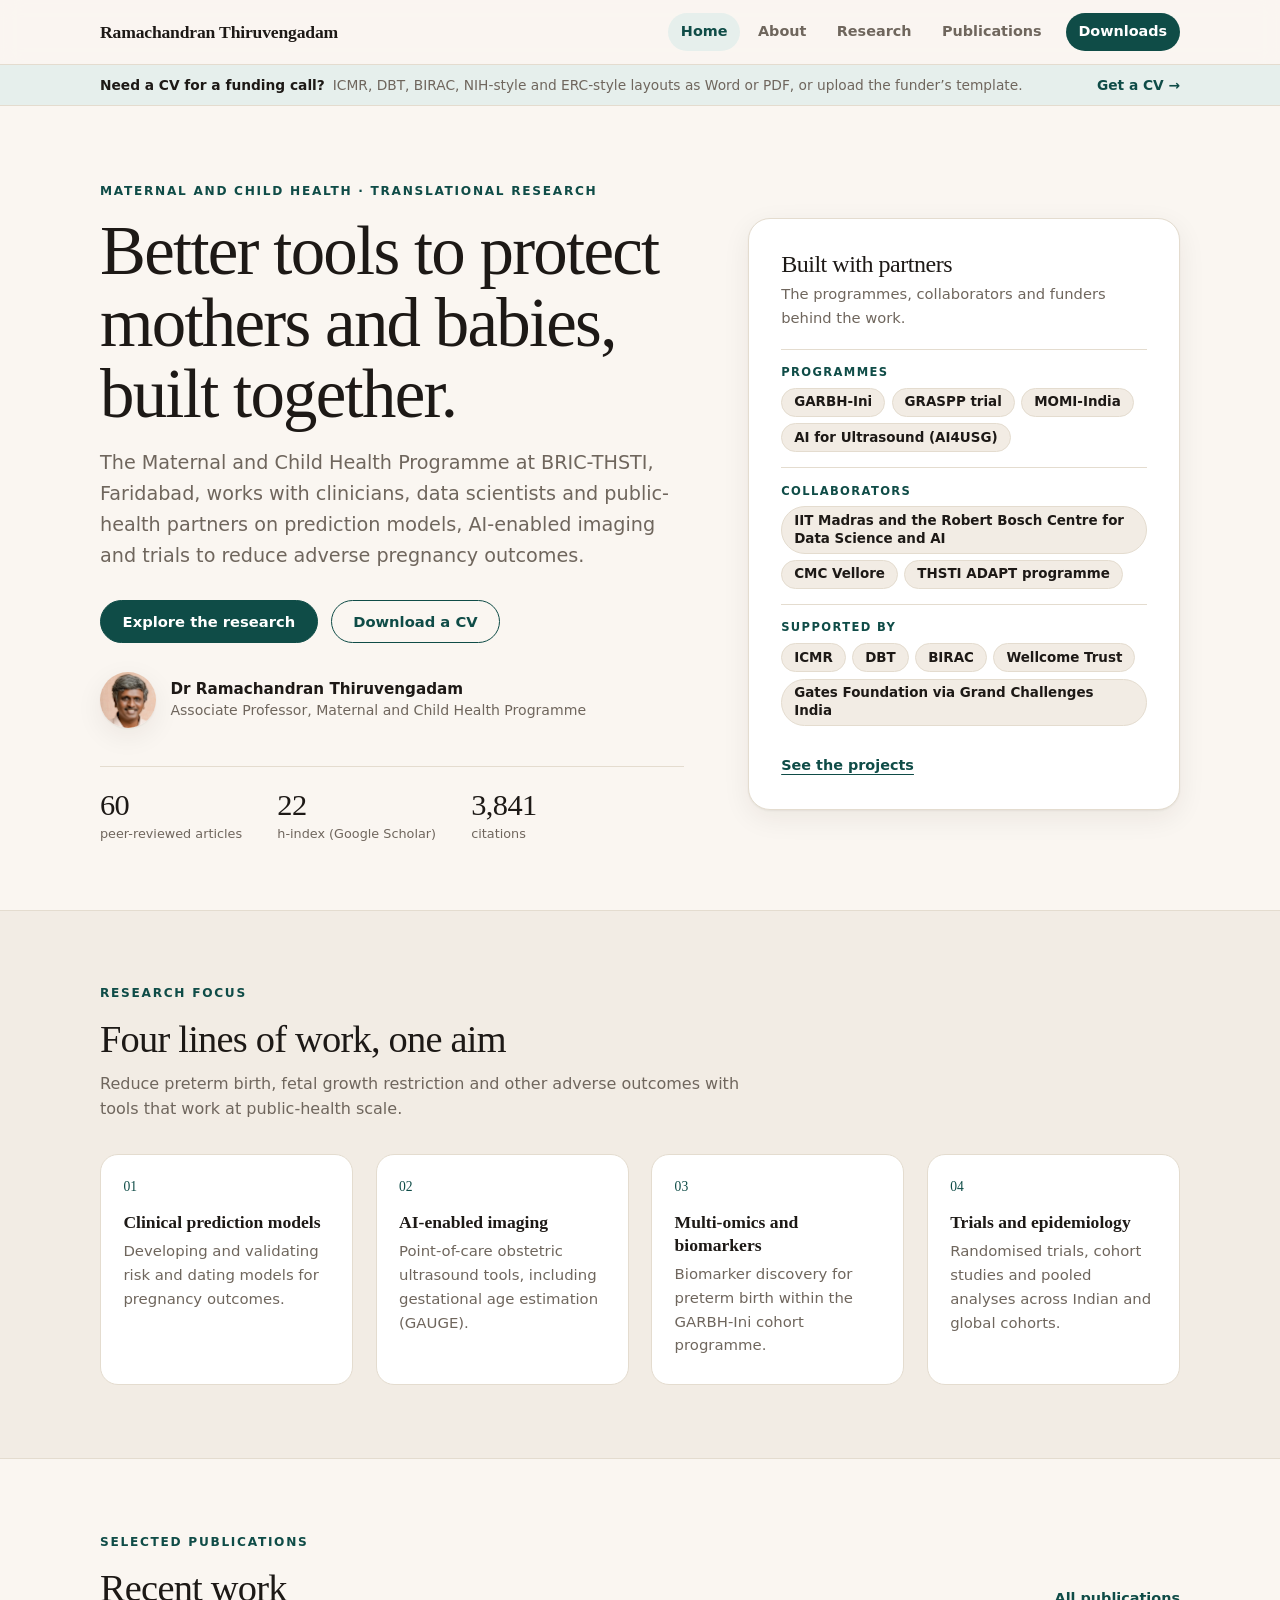
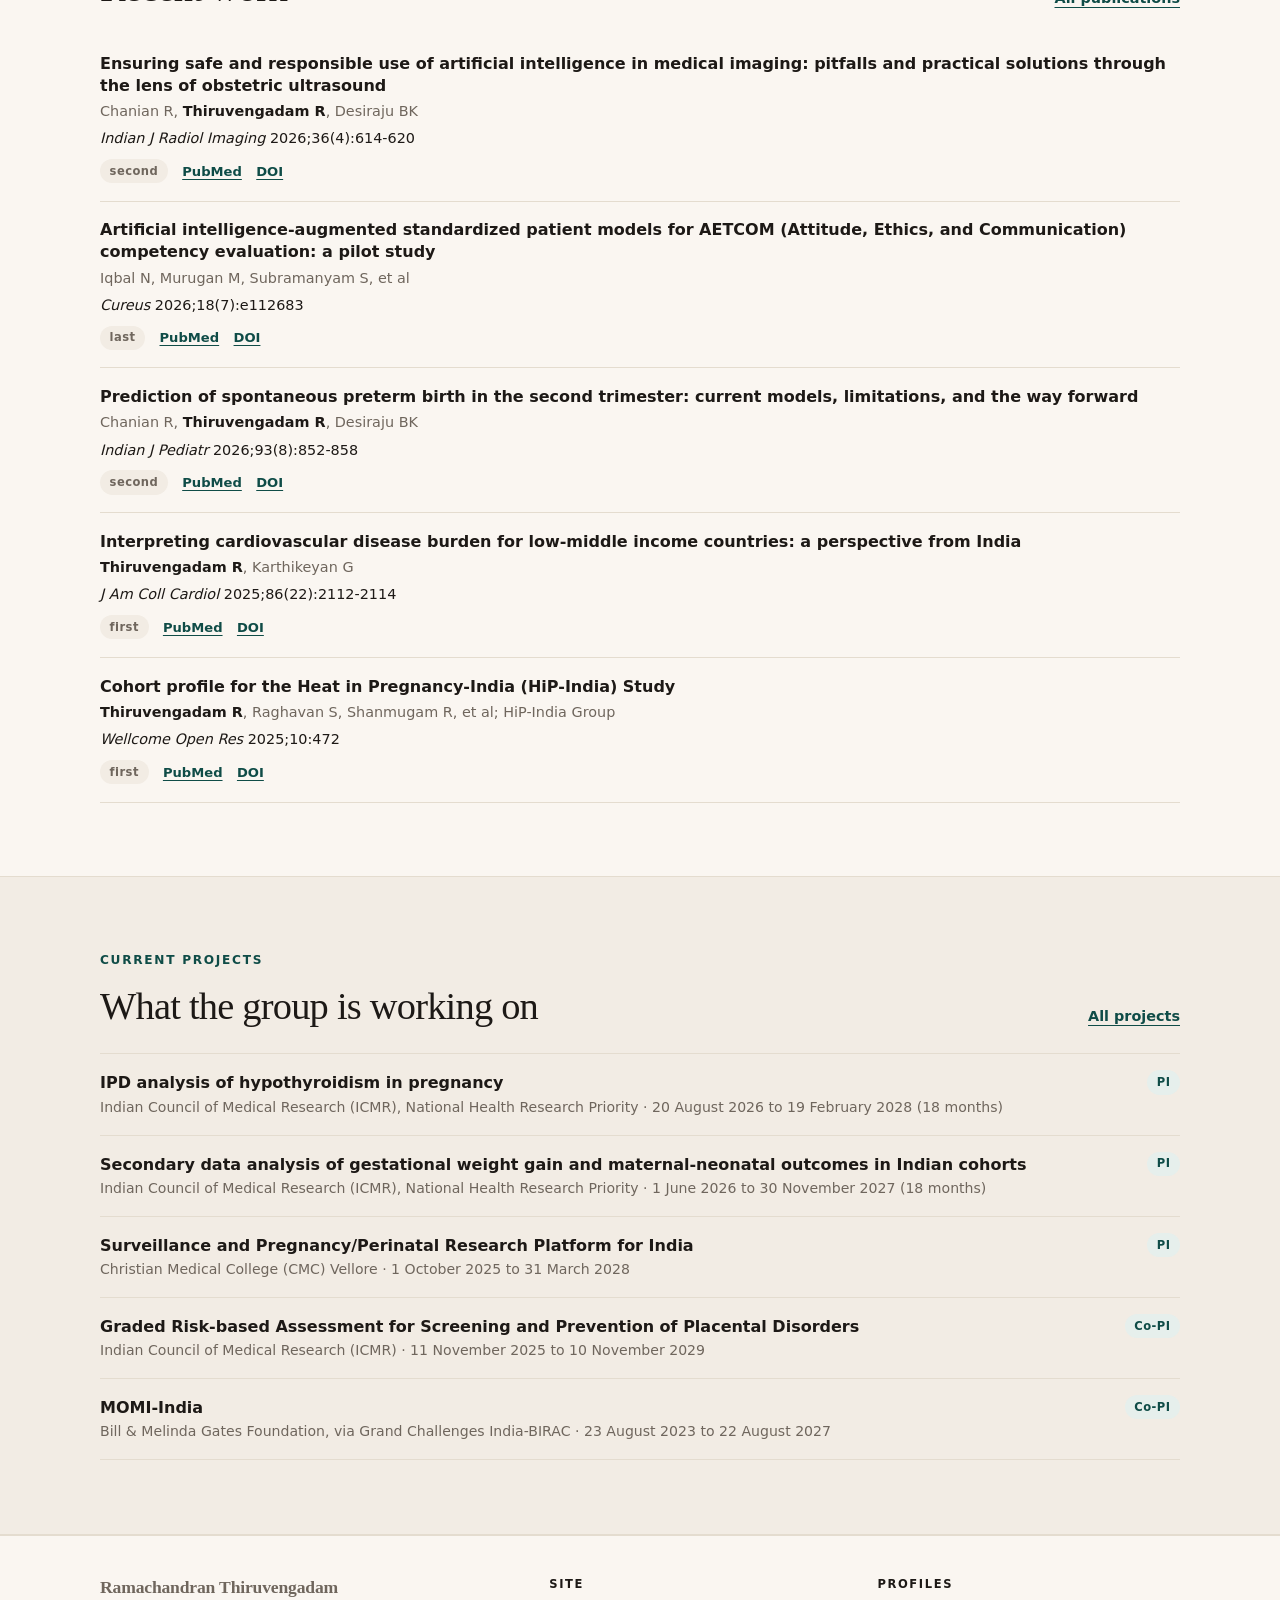
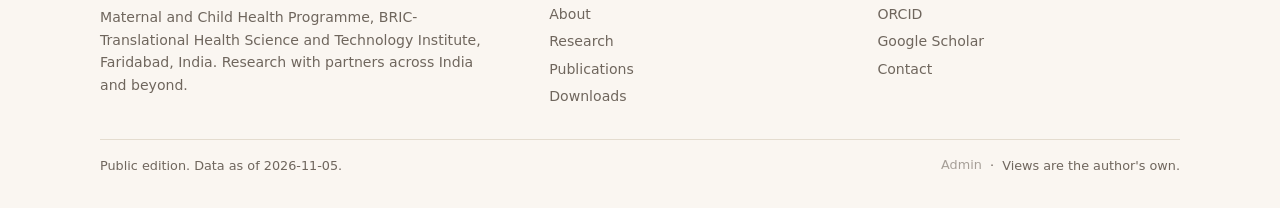
==== commit 1dc8578c: "Add files via upload" ====
--- a/index.html
+++ b/index.html
@@ -10,36 +10,44 @@
 <link href="https://fonts.googleapis.com/css2?family=Fraunces:opsz,wght@9..144,400;9..144,500;9..144,600&family=Manrope:wght@400;500;600;700&display=swap" rel="stylesheet">
 <link rel="stylesheet" href="site.css">
 <style>
+.strip{background:var(--tint);border-bottom:1px solid var(--rule)}
+.strip .wrap{display:flex;align-items:center;justify-content:space-between;gap:.4rem 1.2rem;flex-wrap:wrap;padding-top:.55rem;padding-bottom:.55rem;font-size:.86rem}
+.strip p{margin:0;color:var(--muted)}.strip b{color:var(--ink);font-weight:700;margin-right:.5rem}
+.strip a{font-weight:700;color:var(--accent);text-decoration:none;white-space:nowrap}.strip a:hover{text-decoration:underline;text-underline-offset:4px}
+@media(max-width:40rem){.strip .band-t{display:none}}
 .hero{padding:clamp(2.2rem,6vw,5rem) 0 clamp(2.4rem,5vw,4.4rem)}
 .hero .wrap{display:grid;gap:2.4rem;align-items:center}
 @media(min-width:56rem){.hero .wrap{grid-template-columns:1.15fr .85fr;gap:4rem}}
 .stats{display:flex;gap:2.2rem;flex-wrap:wrap;margin:2.4rem 0 0;padding-top:1.4rem;border-top:1px solid var(--rule)}
 .stat b{display:block;font:500 1.9rem/1 var(--serif);letter-spacing:-.02em}.stat span{font-size:.8rem;color:var(--muted)}
-.portrait{position:relative;justify-self:center;width:min(100%,25rem);margin:0}
-.portrait img{display:block;width:100%;aspect-ratio:4/5;object-fit:cover;object-position:50% 22%;border-radius:200px 200px 22px 22px;box-shadow:var(--shadow)}
-.portrait::before{content:"";position:absolute;inset:14px -14px -14px 14px;border:1.5px solid var(--accent);border-radius:200px 200px 22px 22px;opacity:.35;z-index:-1}
-.tag{position:absolute;left:-10px;bottom:22px;background:var(--surface);border:1px solid var(--rule);box-shadow:var(--shadow);border-radius:14px;padding:.65rem .9rem;font-size:.8rem;line-height:1.35;max-width:14rem}.tag b{display:block}
-@media(max-width:34rem){.tag{left:6px}}
+.partners{background:var(--surface);border:1px solid var(--rule);border-radius:22px;box-shadow:var(--shadow);padding:clamp(1.3rem,3vw,2rem);justify-self:center;width:100%;max-width:27rem}
+.partners h2{font-size:1.5rem;margin:0 0 .3rem}.partners .sub{color:var(--muted);font-size:.92rem;margin:0 0 1.2rem}
+.pr{padding:.95rem 0;border-top:1px solid var(--rule)}.pr h3{font:700 .72rem var(--sans);letter-spacing:.12em;text-transform:uppercase;color:var(--accent);margin:0 0 .55rem}
+.pc{display:flex;flex-wrap:wrap;gap:.4rem}.pc span{font-size:.84rem;font-weight:600;background:var(--sunk);border:1px solid var(--rule);border-radius:999px;padding:.28rem .75rem;line-height:1.35}
+.partners .more{display:inline-block;margin-top:.8rem}
+.byline{display:flex;align-items:center;gap:.9rem;margin:1.8rem 0 0}.byline img{width:56px;height:56px;border-radius:50%;object-fit:cover;object-position:50% 18%;box-shadow:var(--shadow);flex:none}.byline p{margin:0;font-size:.88rem;line-height:1.4;color:var(--muted)}.byline b{display:block;color:var(--ink);font-size:.95rem}
 .proj{display:flex;gap:1rem;justify-content:space-between;align-items:flex-start;padding:1rem 0;border-bottom:1px solid var(--rule)}
 .proj:first-child{border-top:1px solid var(--rule)}.proj .s{color:var(--muted);font-size:.88rem}
 .head2{display:flex;justify-content:space-between;align-items:end;gap:1rem;flex-wrap:wrap;margin-bottom:1.6rem}.head2 h2{margin:0}
 .more{font-weight:700;font-size:.9rem;color:var(--accent);text-underline-offset:4px}
 </style></head>
 <body><header id="hdr"></header>
+<div class="strip"><div class="wrap"><p><b data-t="band_title">Need a CV for a funding call?</b><span class="band-t" data-t="band_text">ICMR, DBT, BIRAC, NIH-style and ERC-style layouts as Word or PDF, or upload the funder’s template.</span></p><a href="cv.html">Get a CV &rarr;</a></div></div>
 <main id="main">
 <section class="hero"><div class="wrap">
   <div>
-    <p class="eyebrow" data-t="hero_eyebrow">Physician-scientist · Maternal and child health</p>
-    <h1 data-t="hero_title">Better tools to protect mothers and babies.</h1>
-    <p class="lede" data-t="hero_lede">Dr Ramachandran Thiruvengadam is an Associate Professor at BRIC-THSTI, Faridabad. His group develops prediction models, AI-enabled imaging and trials to reduce adverse pregnancy outcomes.</p>
+    <p class="eyebrow" data-t="hero_eyebrow">Maternal and child health · Translational research</p>
+    <h1 data-t="hero_title">Better tools to protect mothers and babies, built together.</h1>
+    <p class="lede" data-t="hero_lede">The Maternal and Child Health Programme at BRIC-THSTI, Faridabad, works with clinicians, data scientists and public-health partners on prediction models, AI-enabled imaging and trials to reduce adverse pregnancy outcomes.</p>
     <div class="btns"><a class="btn" href="research.html">Explore the research</a><a class="btn ghost" href="cv.html">Download a CV</a></div>
+    <div class="byline"><img src="portrait.jpg" alt="Dr Ramachandran Thiruvengadam" width="56" height="56"><p><b>Dr Ramachandran Thiruvengadam</b>Associate Professor, Maternal and Child Health Programme</p></div>
     <div class="stats" aria-label="Publication metrics">
       <div class="stat"><b id="s-pubs">60</b><span>peer-reviewed articles</span></div>
       <div class="stat"><b id="s-h">22</b><span>h-index (Google Scholar)</span></div>
       <div class="stat"><b id="s-c">3,841</b><span>citations</span></div>
     </div>
   </div>
-  <figure class="portrait"><img src="portrait.jpg" alt="Portrait of Dr Ramachandran Thiruvengadam" width="900" height="1065" fetchpriority="high"><figcaption class="tag"><b>Dr Ramachandran Thiruvengadam</b><span data-t="hero_tag">M.D., Ph.D. · BRIC-THSTI</span></figcaption></figure>
+  <aside class="partners" aria-labelledby="pn-t"><h2 id="pn-t" data-t="panel_title">Built with partners</h2><p class="sub" data-t="panel_sub">The programmes, collaborators and funders behind the work.</p><div id="partners"></div><a class="more" href="research.html">See the projects</a></aside>
 </div></section>
 
 <section class="alt"><div class="wrap">
@@ -63,10 +71,6 @@
   <div id="proj"></div>
 </div></section>
 
-<section><div class="wrap"><div class="band">
-  <div><h2 data-t="band_title">Need a CV for a funding call?</h2><p data-t="band_text">ICMR, DBT, BIRAC, NIH-style and ERC-style layouts as Word or PDF, or upload the funder's template.</p></div>
-  <a class="btn" href="cv.html">Get a CV</a>
-</div></div></section>
 </main>
 <footer id="ftr"></footer>
 <script src="site.js"></script>
@@ -76,6 +80,7 @@
   document.getElementById('s-pubs').textContent = d.PUBS.length;
   if (d.BIBLIO) { document.getElementById('s-h').textContent = String(d.BIBLIO.h_index).split(' ')[0]; document.getElementById('s-c').textContent = String(d.BIBLIO.citations).split(' ')[0]; }
   const pick = d.PUBS.filter((p) => ['first', 'corresponding', 'last', 'second'].includes(p[7])).slice(0, 5);
+  document.getElementById('partners').innerHTML = d.SITE.partners.map((p) => '<div class="pr"><h3>' + CV.esc(p[0]) + '</h3><div class="pc">' + String(p[1]).split(';').map((x) => x.trim()).filter(Boolean).map((x) => '<span>' + CV.esc(x) + '</span>').join('') + '</div></div>').join('');
   document.getElementById('themes').innerHTML = d.SITE.themes.map((t, i) => '<div class="theme"><span class="ix">0' + (i + 1) + '</span><h3>' + CV.esc(t[0]) + '</h3><p>' + CV.esc(t[1]) + '</p></div>').join('');
   document.getElementById('pubs').innerHTML = pick.map(CV.pubHtml).join('');
   document.getElementById('proj').innerHTML = d.GRANTS_ONGOING.slice(0, 5).map((g) => '<div class="proj"><div><div style="font-weight:700">' + CV.esc(g[0].split(':')[0].split(' (')[0]) + '</div><div class="s">' + CV.esc(g[1]) + ' · ' + CV.esc(g[3]) + '</div></div><span class="chip">' + CV.esc(g[2].split(' (')[0]) + '</span></div>').join('');
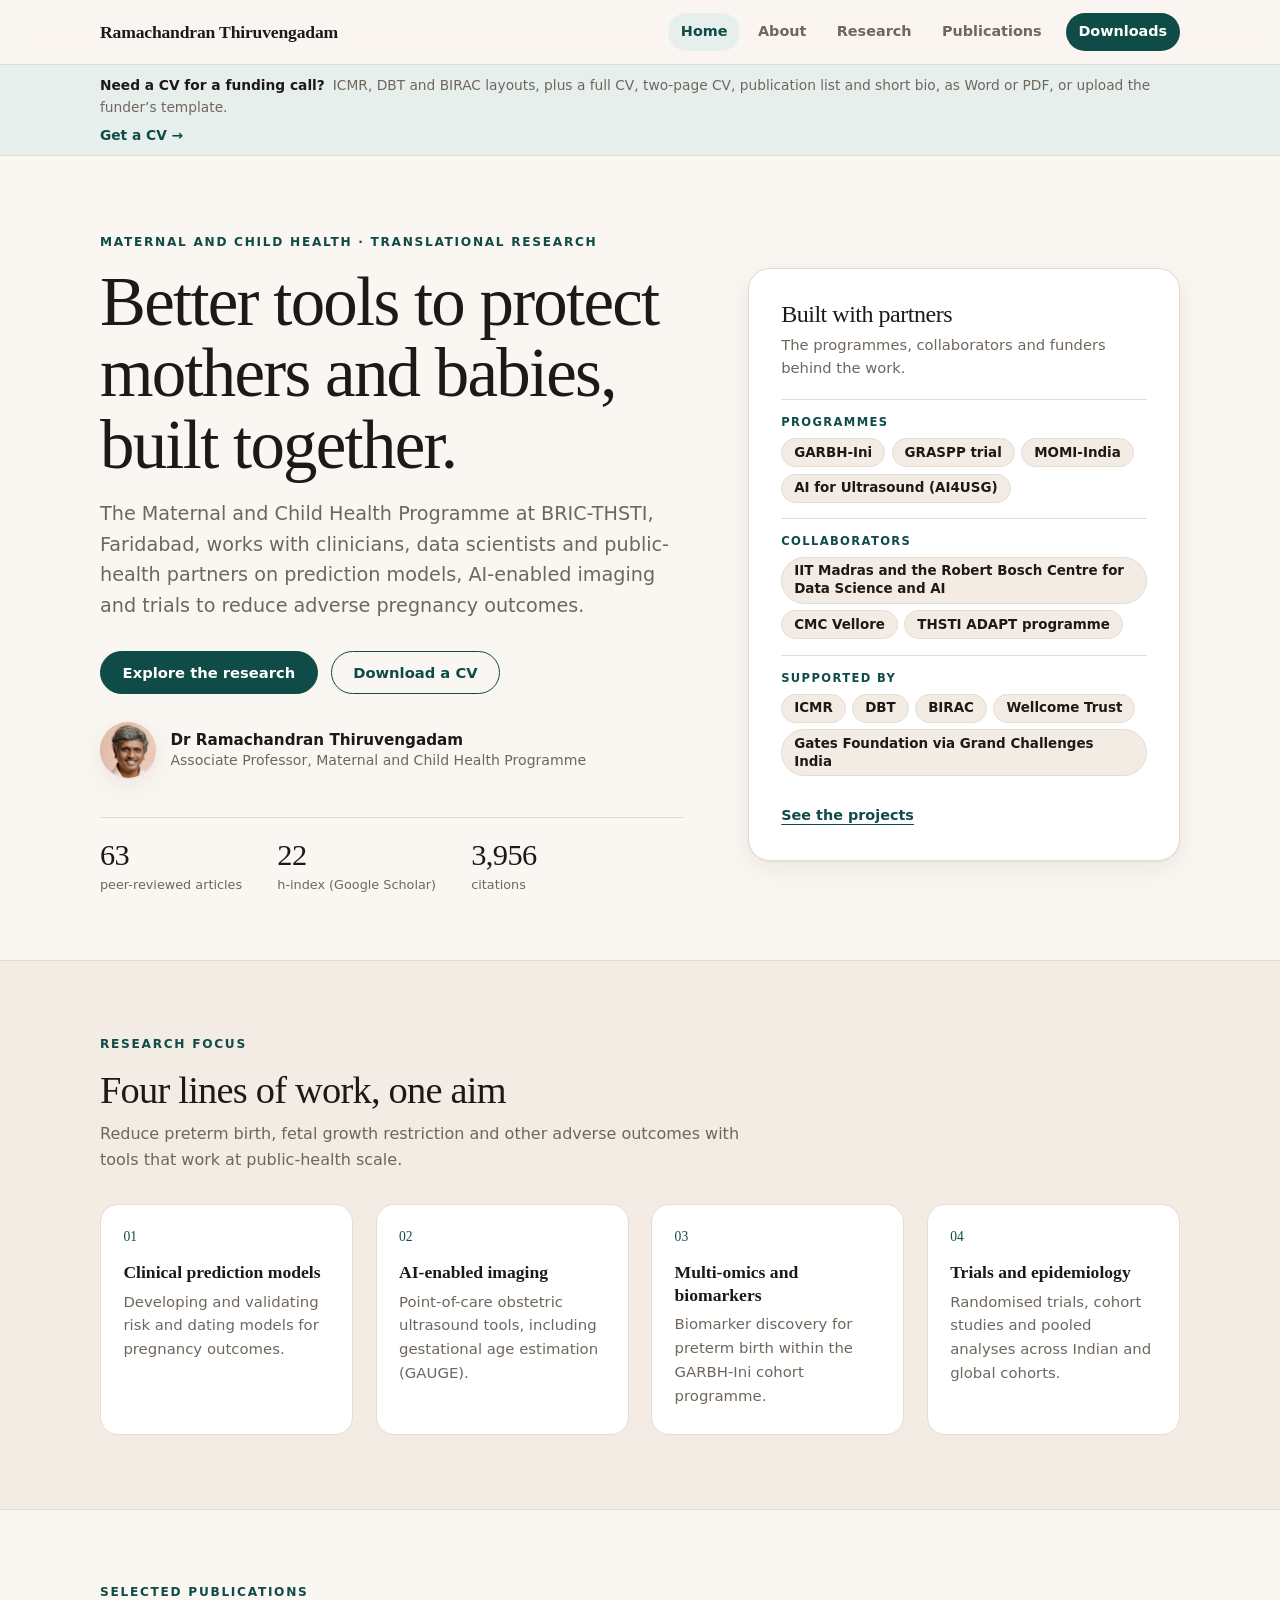
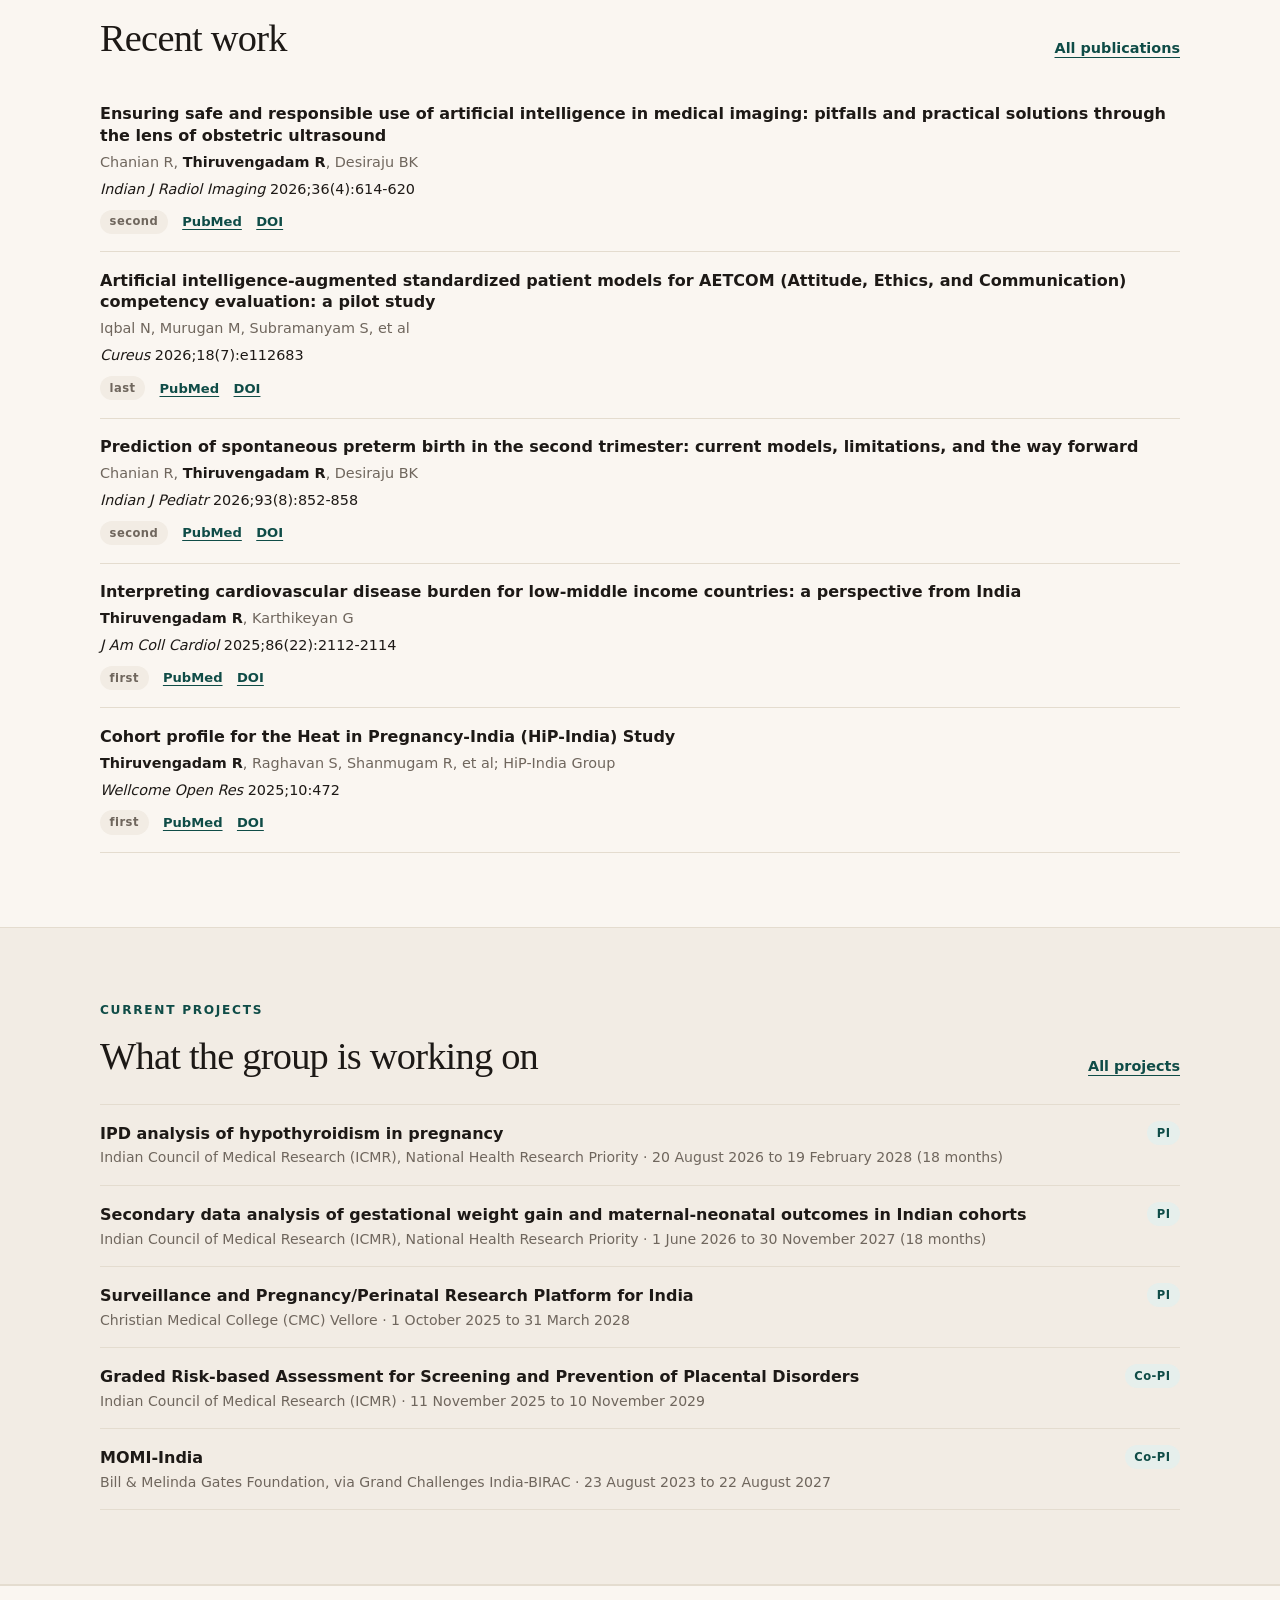
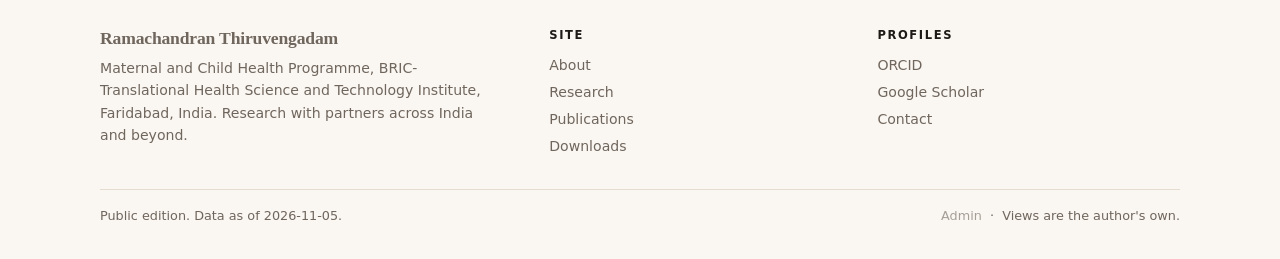
==== commit 355c6c7e: "Site: drop NIH/ERC CVs, update publications (63) and citations" ====
--- a/index.html
+++ b/index.html
@@ -32,7 +32,7 @@
 .more{font-weight:700;font-size:.9rem;color:var(--accent);text-underline-offset:4px}
 </style></head>
 <body><header id="hdr"></header>
-<div class="strip"><div class="wrap"><p><b data-t="band_title">Need a CV for a funding call?</b><span class="band-t" data-t="band_text">ICMR, DBT, BIRAC, NIH-style and ERC-style layouts as Word or PDF, or upload the funder’s template.</span></p><a href="cv.html">Get a CV &rarr;</a></div></div>
+<div class="strip"><div class="wrap"><p><b data-t="band_title">Need a CV for a funding call?</b><span class="band-t" data-t="band_text">ICMR, DBT and BIRAC layouts, plus a full CV, two-page CV, publication list and short bio, as Word or PDF, or upload the funder’s template.</span></p><a href="cv.html">Get a CV &rarr;</a></div></div>
 <main id="main">
 <section class="hero"><div class="wrap">
   <div>
@@ -42,9 +42,9 @@
     <div class="btns"><a class="btn" href="research.html">Explore the research</a><a class="btn ghost" href="cv.html">Download a CV</a></div>
     <div class="byline"><img src="portrait.jpg" alt="Dr Ramachandran Thiruvengadam" width="56" height="56"><p><b>Dr Ramachandran Thiruvengadam</b>Associate Professor, Maternal and Child Health Programme</p></div>
     <div class="stats" aria-label="Publication metrics">
-      <div class="stat"><b id="s-pubs">60</b><span>peer-reviewed articles</span></div>
+      <div class="stat"><b id="s-pubs">63</b><span>peer-reviewed articles</span></div>
       <div class="stat"><b id="s-h">22</b><span>h-index (Google Scholar)</span></div>
-      <div class="stat"><b id="s-c">3,841</b><span>citations</span></div>
+      <div class="stat"><b id="s-c">3,956</b><span>citations</span></div>
     </div>
   </div>
   <aside class="partners" aria-labelledby="pn-t"><h2 id="pn-t" data-t="panel_title">Built with partners</h2><p class="sub" data-t="panel_sub">The programmes, collaborators and funders behind the work.</p><div id="partners"></div><a class="more" href="research.html">See the projects</a></aside>
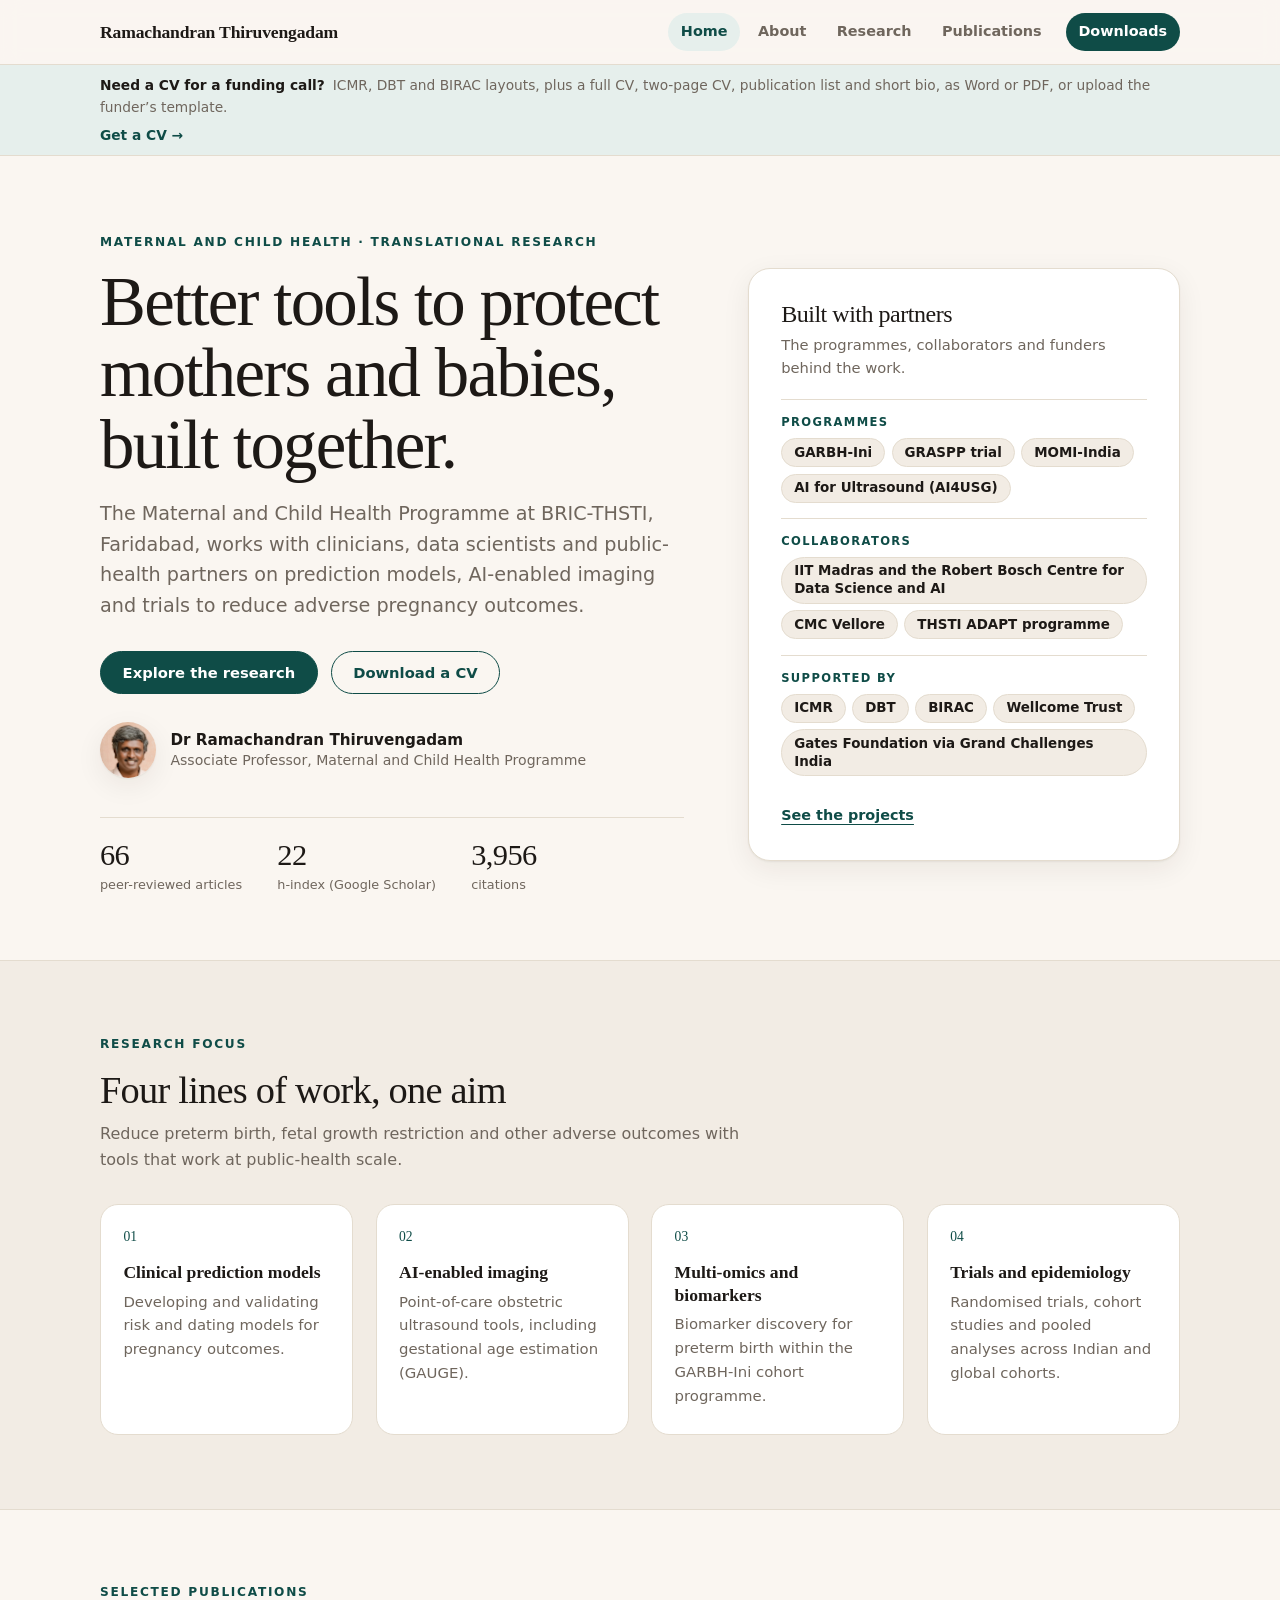
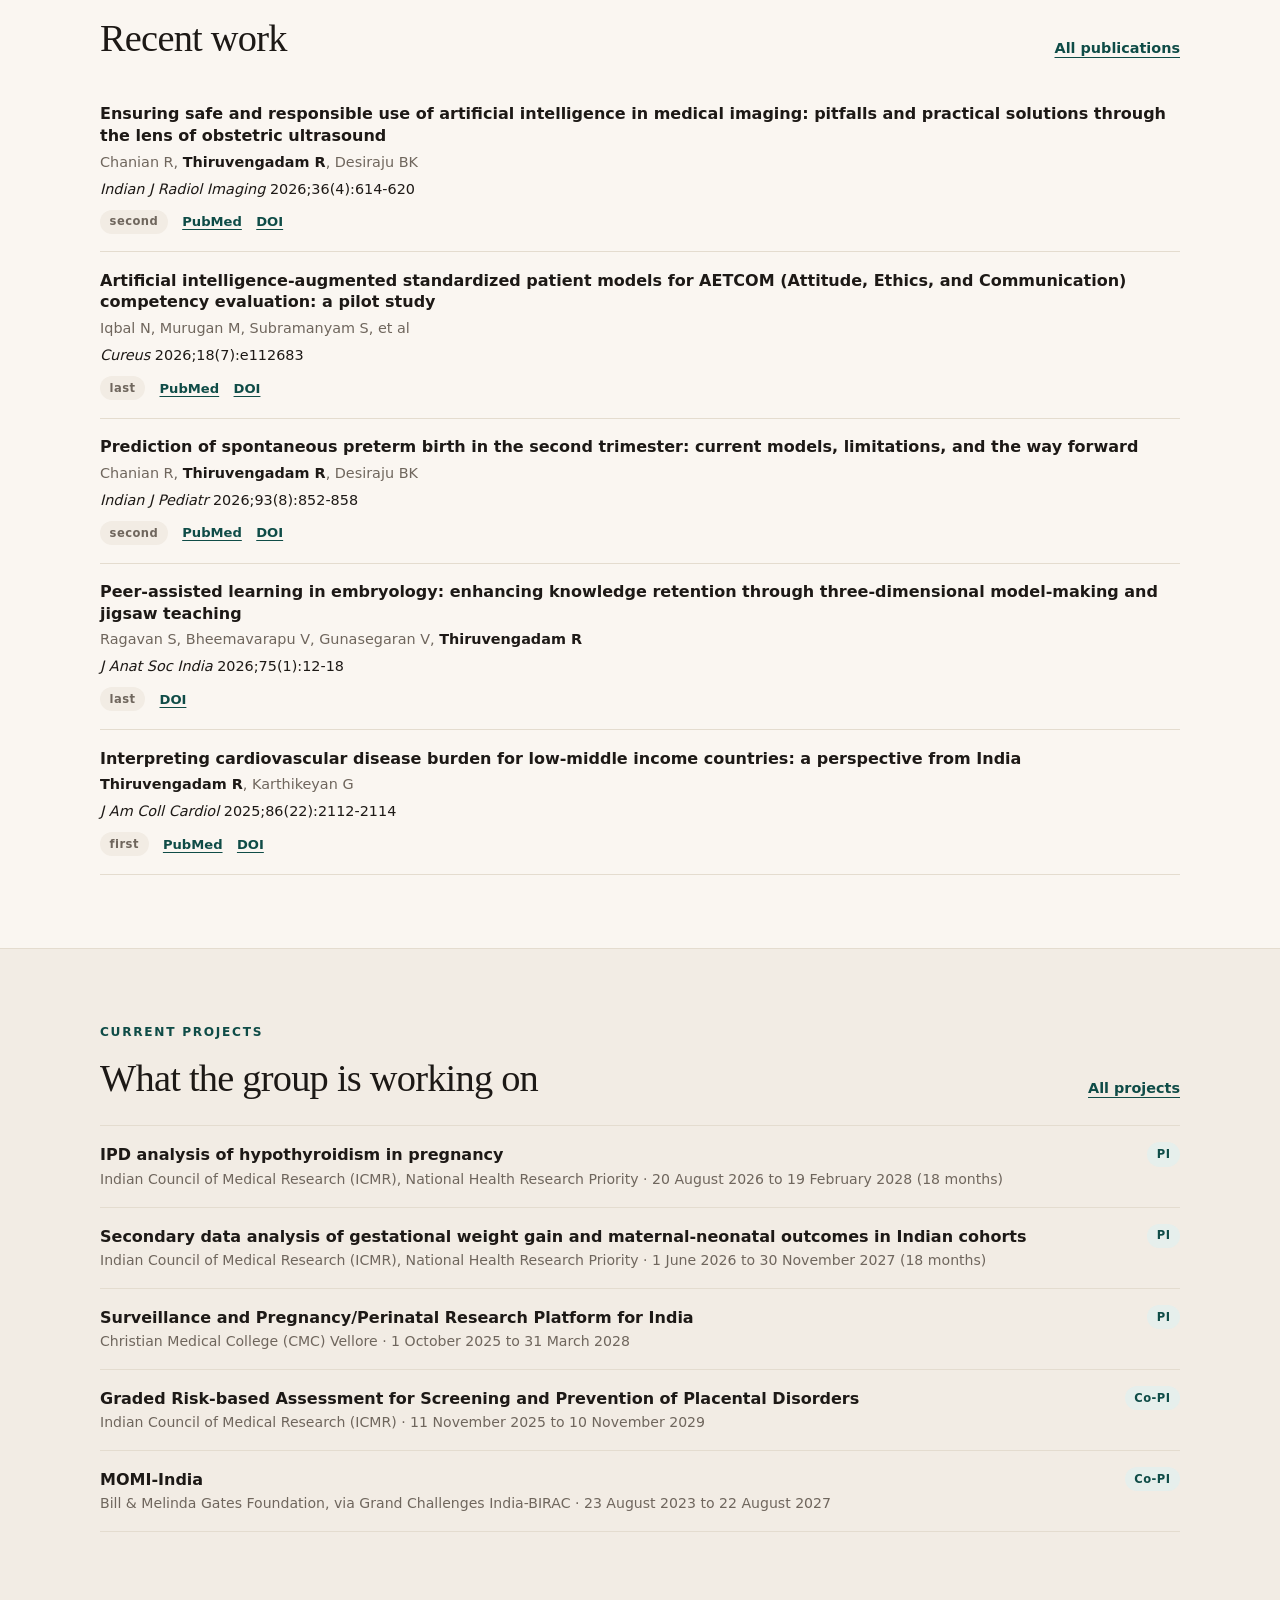
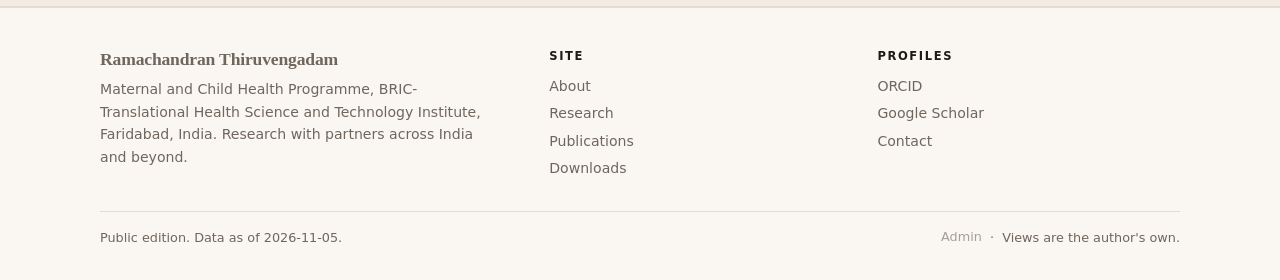
==== commit cf2bc1d8: "Email the CV to the requester; 66 publications; monthly rebuild notes" ====
--- a/index.html
+++ b/index.html
@@ -42,7 +42,7 @@
     <div class="btns"><a class="btn" href="research.html">Explore the research</a><a class="btn ghost" href="cv.html">Download a CV</a></div>
     <div class="byline"><img src="portrait.jpg" alt="Dr Ramachandran Thiruvengadam" width="56" height="56"><p><b>Dr Ramachandran Thiruvengadam</b>Associate Professor, Maternal and Child Health Programme</p></div>
     <div class="stats" aria-label="Publication metrics">
-      <div class="stat"><b id="s-pubs">63</b><span>peer-reviewed articles</span></div>
+      <div class="stat"><b id="s-pubs">66</b><span>peer-reviewed articles</span></div>
       <div class="stat"><b id="s-h">22</b><span>h-index (Google Scholar)</span></div>
       <div class="stat"><b id="s-c">3,956</b><span>citations</span></div>
     </div>
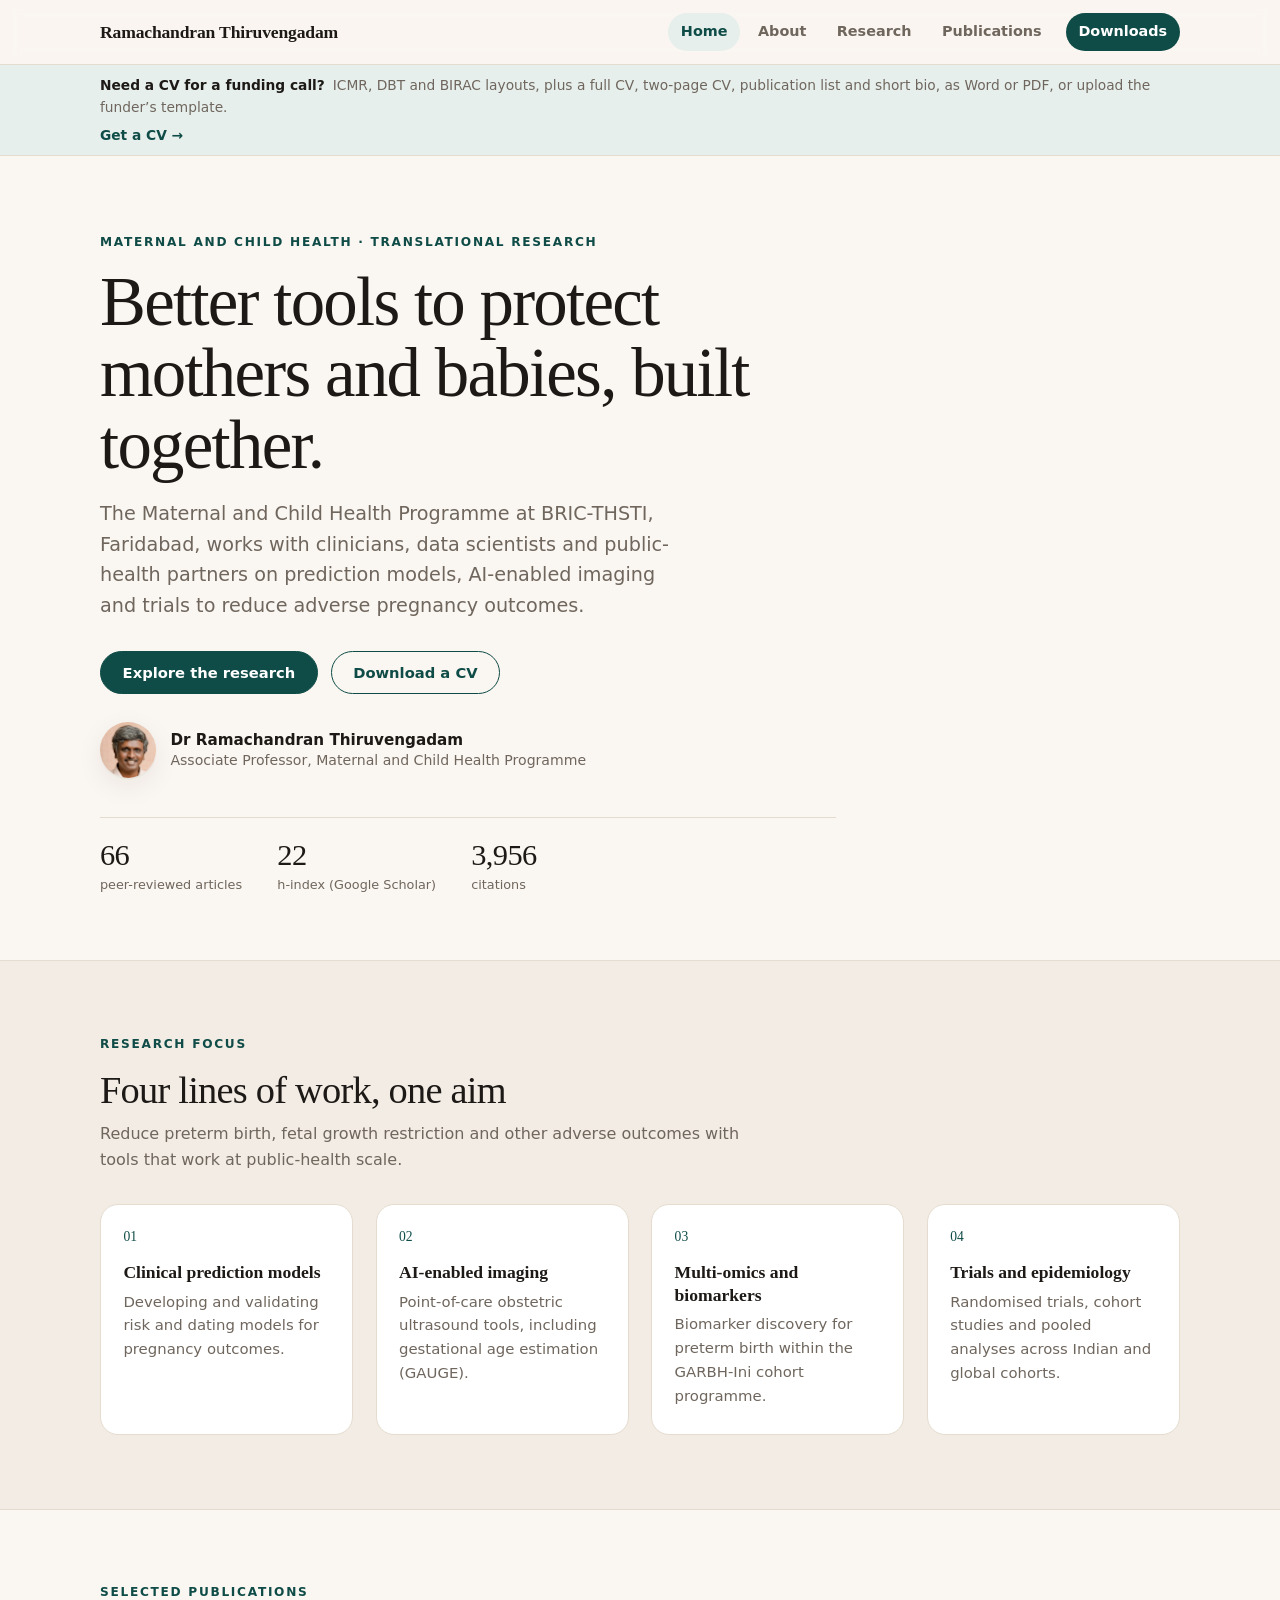
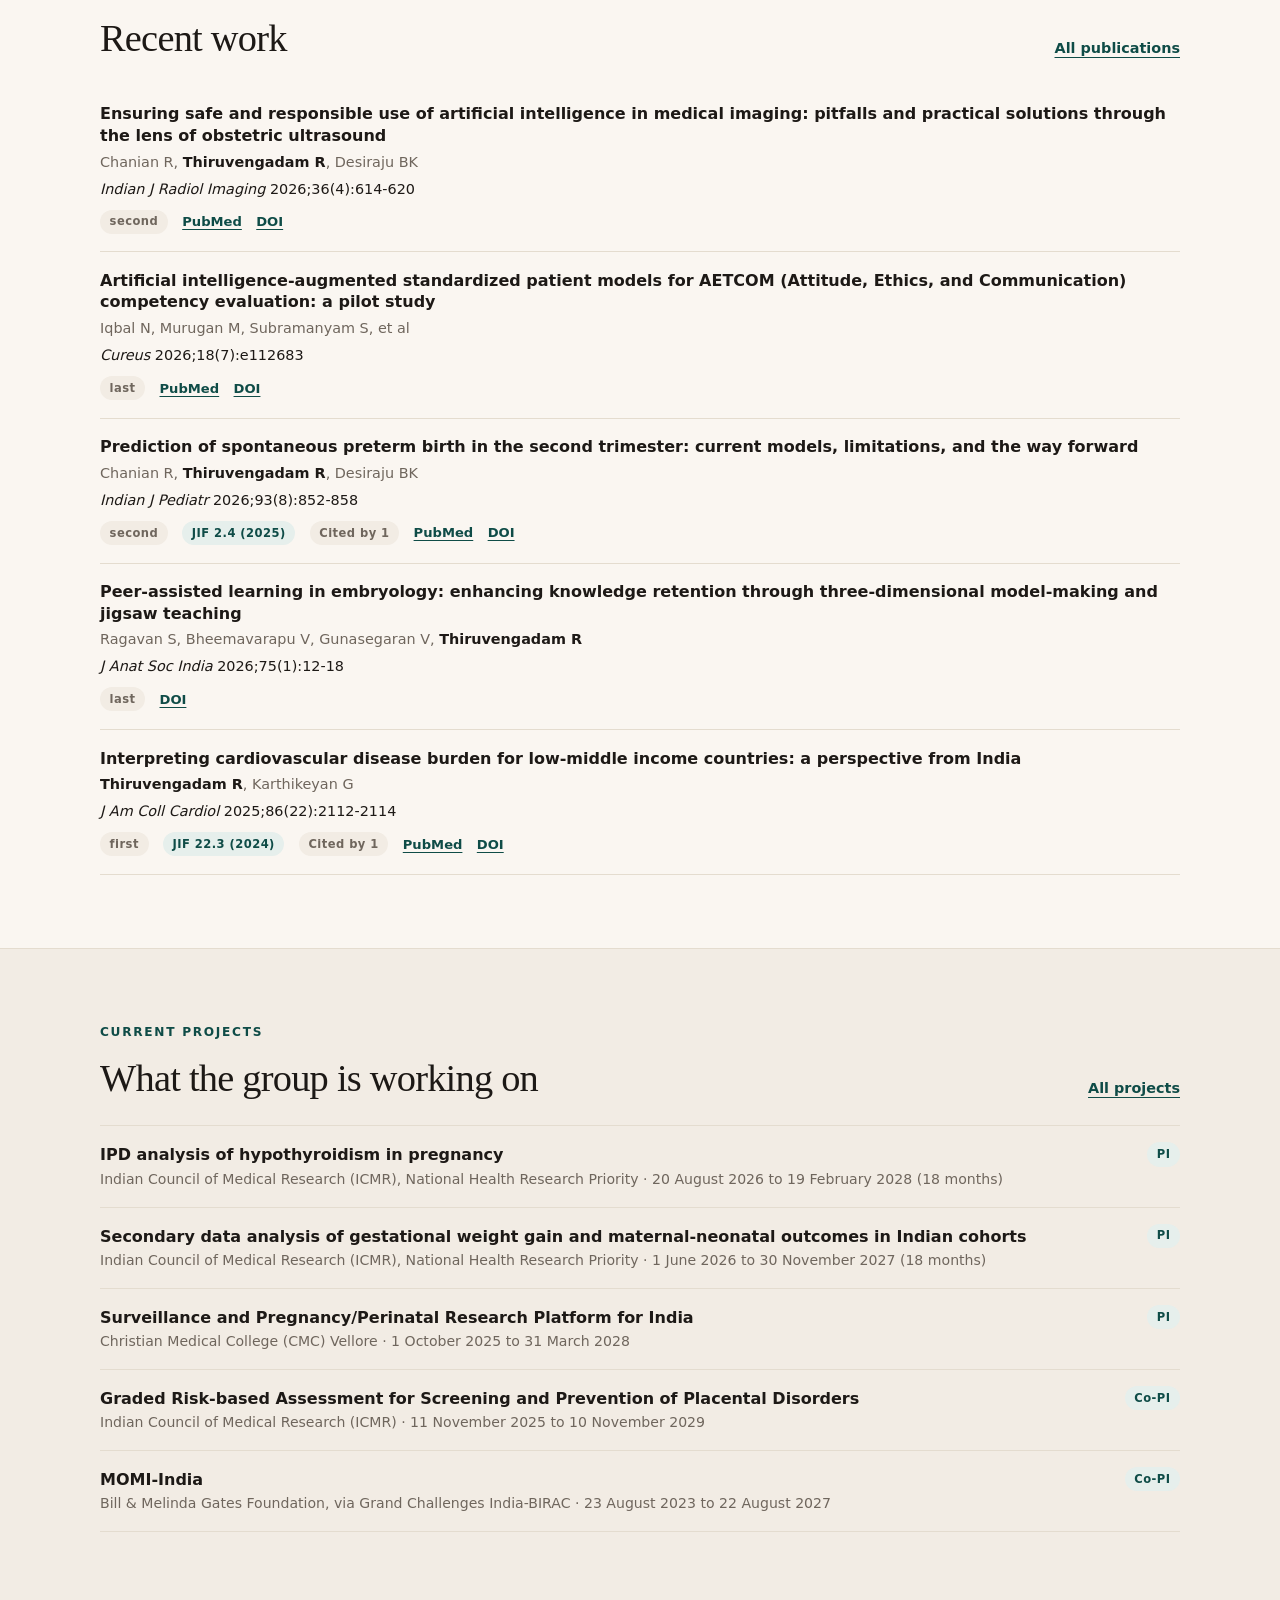
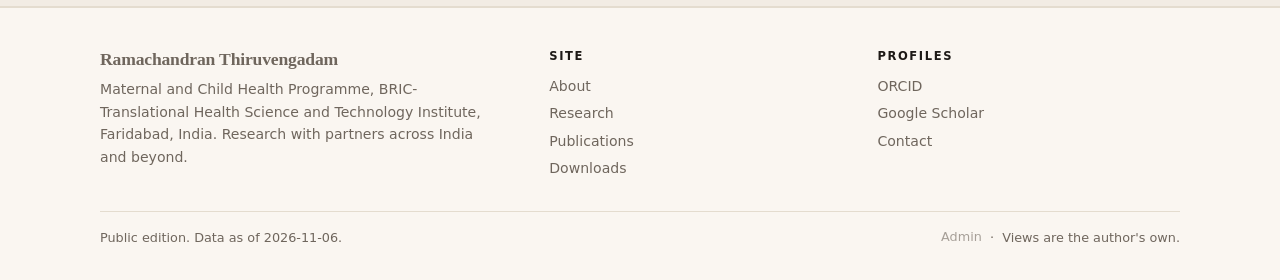
==== commit 13bfacea: "Remove the Built with partners panel from the home page, site defaults and admin" ====
--- a/index.html
+++ b/index.html
@@ -17,14 +17,9 @@
 @media(max-width:40rem){.strip .band-t{display:none}}
 .hero{padding:clamp(2.2rem,6vw,5rem) 0 clamp(2.4rem,5vw,4.4rem)}
 .hero .wrap{display:grid;gap:2.4rem;align-items:center}
-@media(min-width:56rem){.hero .wrap{grid-template-columns:1.15fr .85fr;gap:4rem}}
+.hero .wrap>div{max-width:46rem}
 .stats{display:flex;gap:2.2rem;flex-wrap:wrap;margin:2.4rem 0 0;padding-top:1.4rem;border-top:1px solid var(--rule)}
 .stat b{display:block;font:500 1.9rem/1 var(--serif);letter-spacing:-.02em}.stat span{font-size:.8rem;color:var(--muted)}
-.partners{background:var(--surface);border:1px solid var(--rule);border-radius:22px;box-shadow:var(--shadow);padding:clamp(1.3rem,3vw,2rem);justify-self:center;width:100%;max-width:27rem}
-.partners h2{font-size:1.5rem;margin:0 0 .3rem}.partners .sub{color:var(--muted);font-size:.92rem;margin:0 0 1.2rem}
-.pr{padding:.95rem 0;border-top:1px solid var(--rule)}.pr h3{font:700 .72rem var(--sans);letter-spacing:.12em;text-transform:uppercase;color:var(--accent);margin:0 0 .55rem}
-.pc{display:flex;flex-wrap:wrap;gap:.4rem}.pc span{font-size:.84rem;font-weight:600;background:var(--sunk);border:1px solid var(--rule);border-radius:999px;padding:.28rem .75rem;line-height:1.35}
-.partners .more{display:inline-block;margin-top:.8rem}
 .byline{display:flex;align-items:center;gap:.9rem;margin:1.8rem 0 0}.byline img{width:56px;height:56px;border-radius:50%;object-fit:cover;object-position:50% 18%;box-shadow:var(--shadow);flex:none}.byline p{margin:0;font-size:.88rem;line-height:1.4;color:var(--muted)}.byline b{display:block;color:var(--ink);font-size:.95rem}
 .proj{display:flex;gap:1rem;justify-content:space-between;align-items:flex-start;padding:1rem 0;border-bottom:1px solid var(--rule)}
 .proj:first-child{border-top:1px solid var(--rule)}.proj .s{color:var(--muted);font-size:.88rem}
@@ -47,7 +42,6 @@
       <div class="stat"><b id="s-c">3,956</b><span>citations</span></div>
     </div>
   </div>
-  <aside class="partners" aria-labelledby="pn-t"><h2 id="pn-t" data-t="panel_title">Built with partners</h2><p class="sub" data-t="panel_sub">The programmes, collaborators and funders behind the work.</p><div id="partners"></div><a class="more" href="research.html">See the projects</a></aside>
 </div></section>
 
 <section class="alt"><div class="wrap">
@@ -80,7 +74,6 @@
   document.getElementById('s-pubs').textContent = d.PUBS.length;
   if (d.BIBLIO) { document.getElementById('s-h').textContent = String(d.BIBLIO.h_index).split(' ')[0]; document.getElementById('s-c').textContent = String(d.BIBLIO.citations).split(' ')[0]; }
   const pick = d.PUBS.filter((p) => ['first', 'corresponding', 'last', 'second'].includes(p[7])).slice(0, 5);
-  document.getElementById('partners').innerHTML = d.SITE.partners.map((p) => '<div class="pr"><h3>' + CV.esc(p[0]) + '</h3><div class="pc">' + String(p[1]).split(';').map((x) => x.trim()).filter(Boolean).map((x) => '<span>' + CV.esc(x) + '</span>').join('') + '</div></div>').join('');
   document.getElementById('themes').innerHTML = d.SITE.themes.map((t, i) => '<div class="theme"><span class="ix">0' + (i + 1) + '</span><h3>' + CV.esc(t[0]) + '</h3><p>' + CV.esc(t[1]) + '</p></div>').join('');
   document.getElementById('pubs').innerHTML = pick.map(CV.pubHtml).join('');
   document.getElementById('proj').innerHTML = d.GRANTS_ONGOING.slice(0, 5).map((g) => '<div class="proj"><div><div style="font-weight:700">' + CV.esc(g[0].split(':')[0].split(' (')[0]) + '</div><div class="s">' + CV.esc(g[1]) + ' · ' + CV.esc(g[3]) + '</div></div><span class="chip">' + CV.esc(g[2].split(' (')[0]) + '</span></div>').join('');
